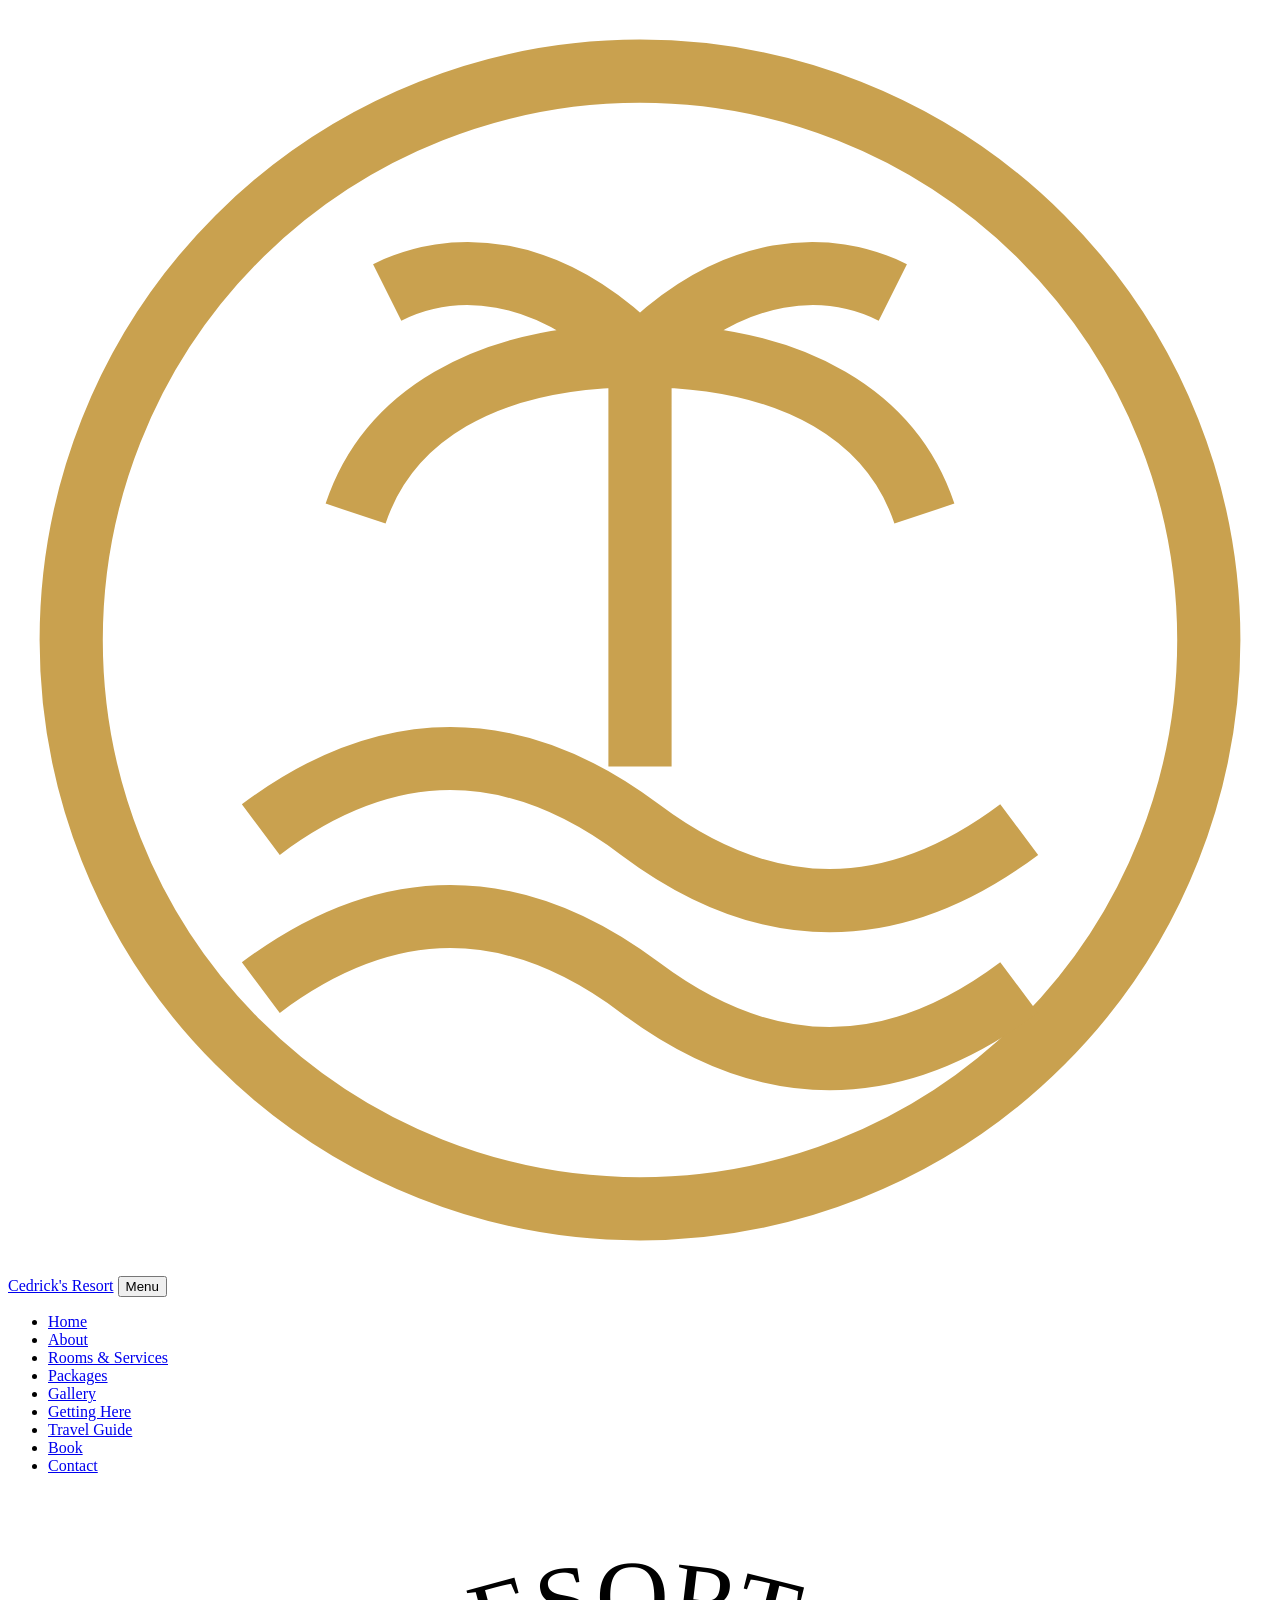
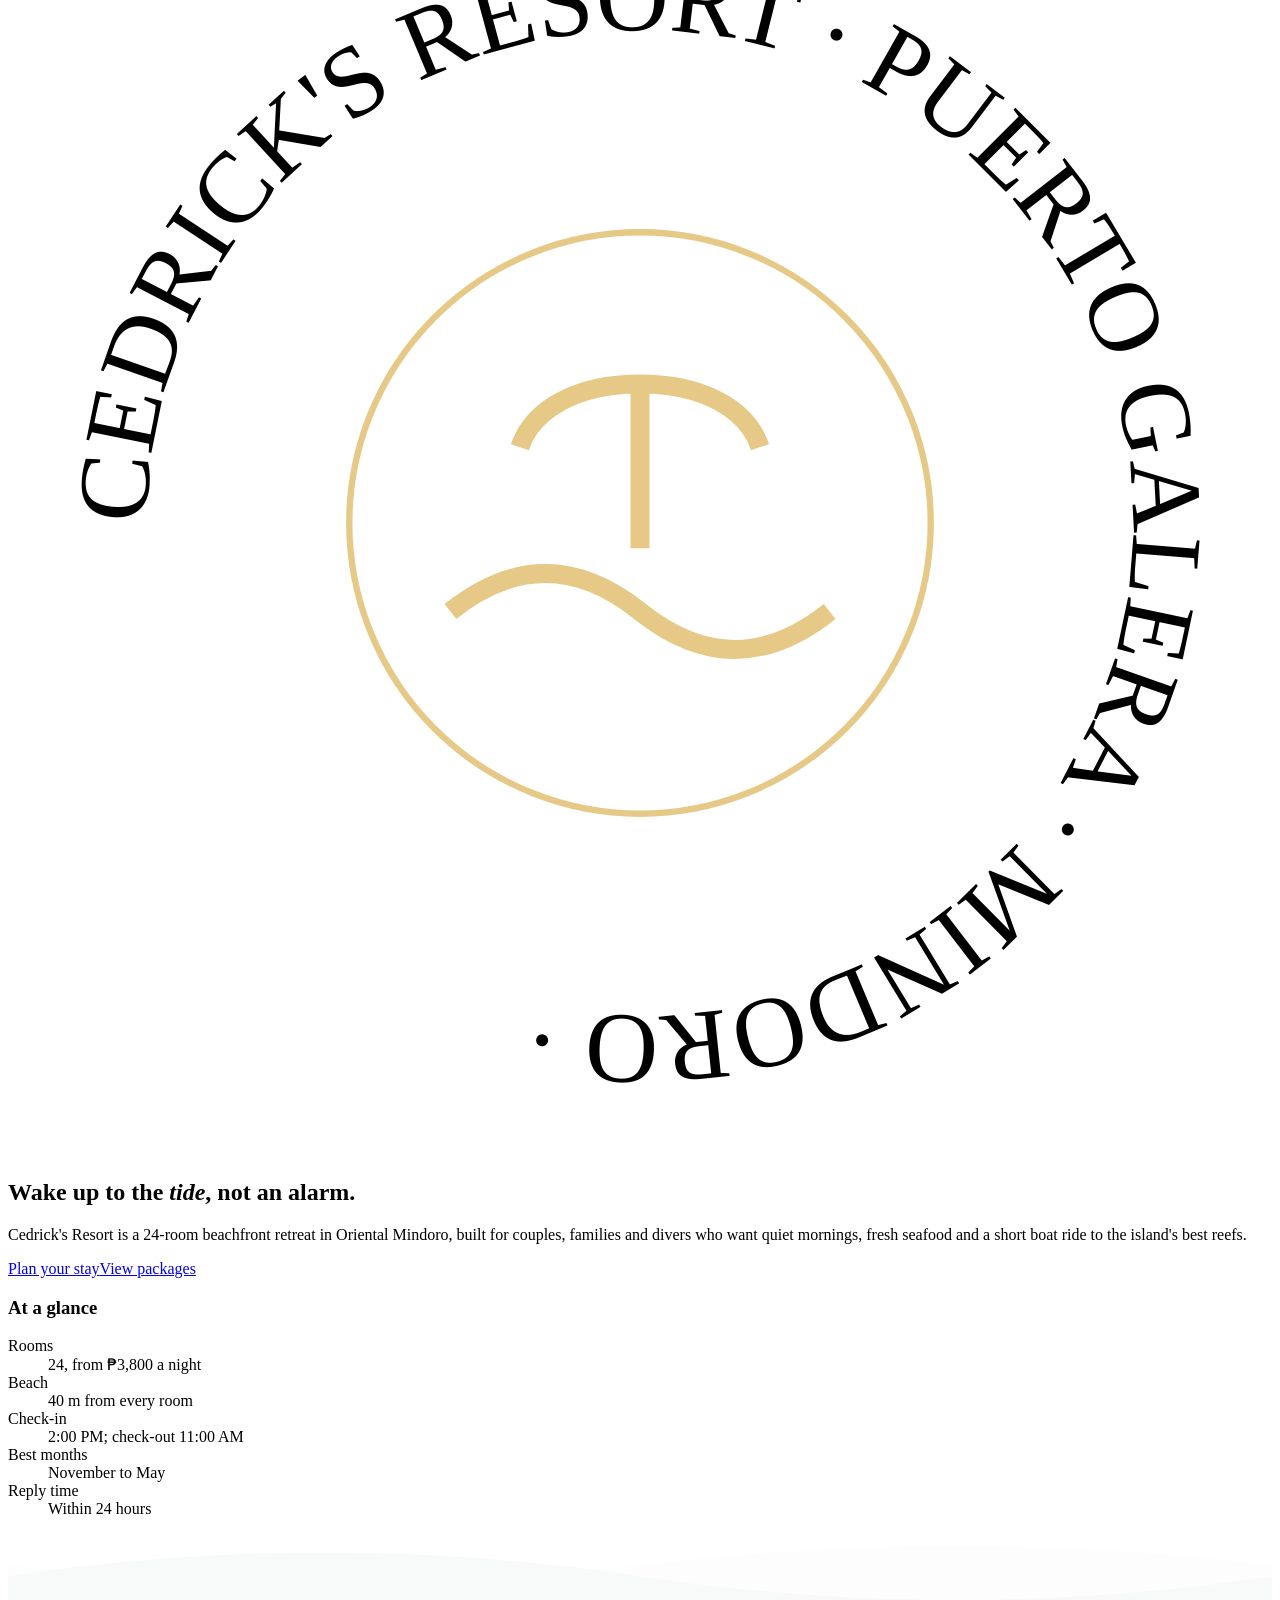
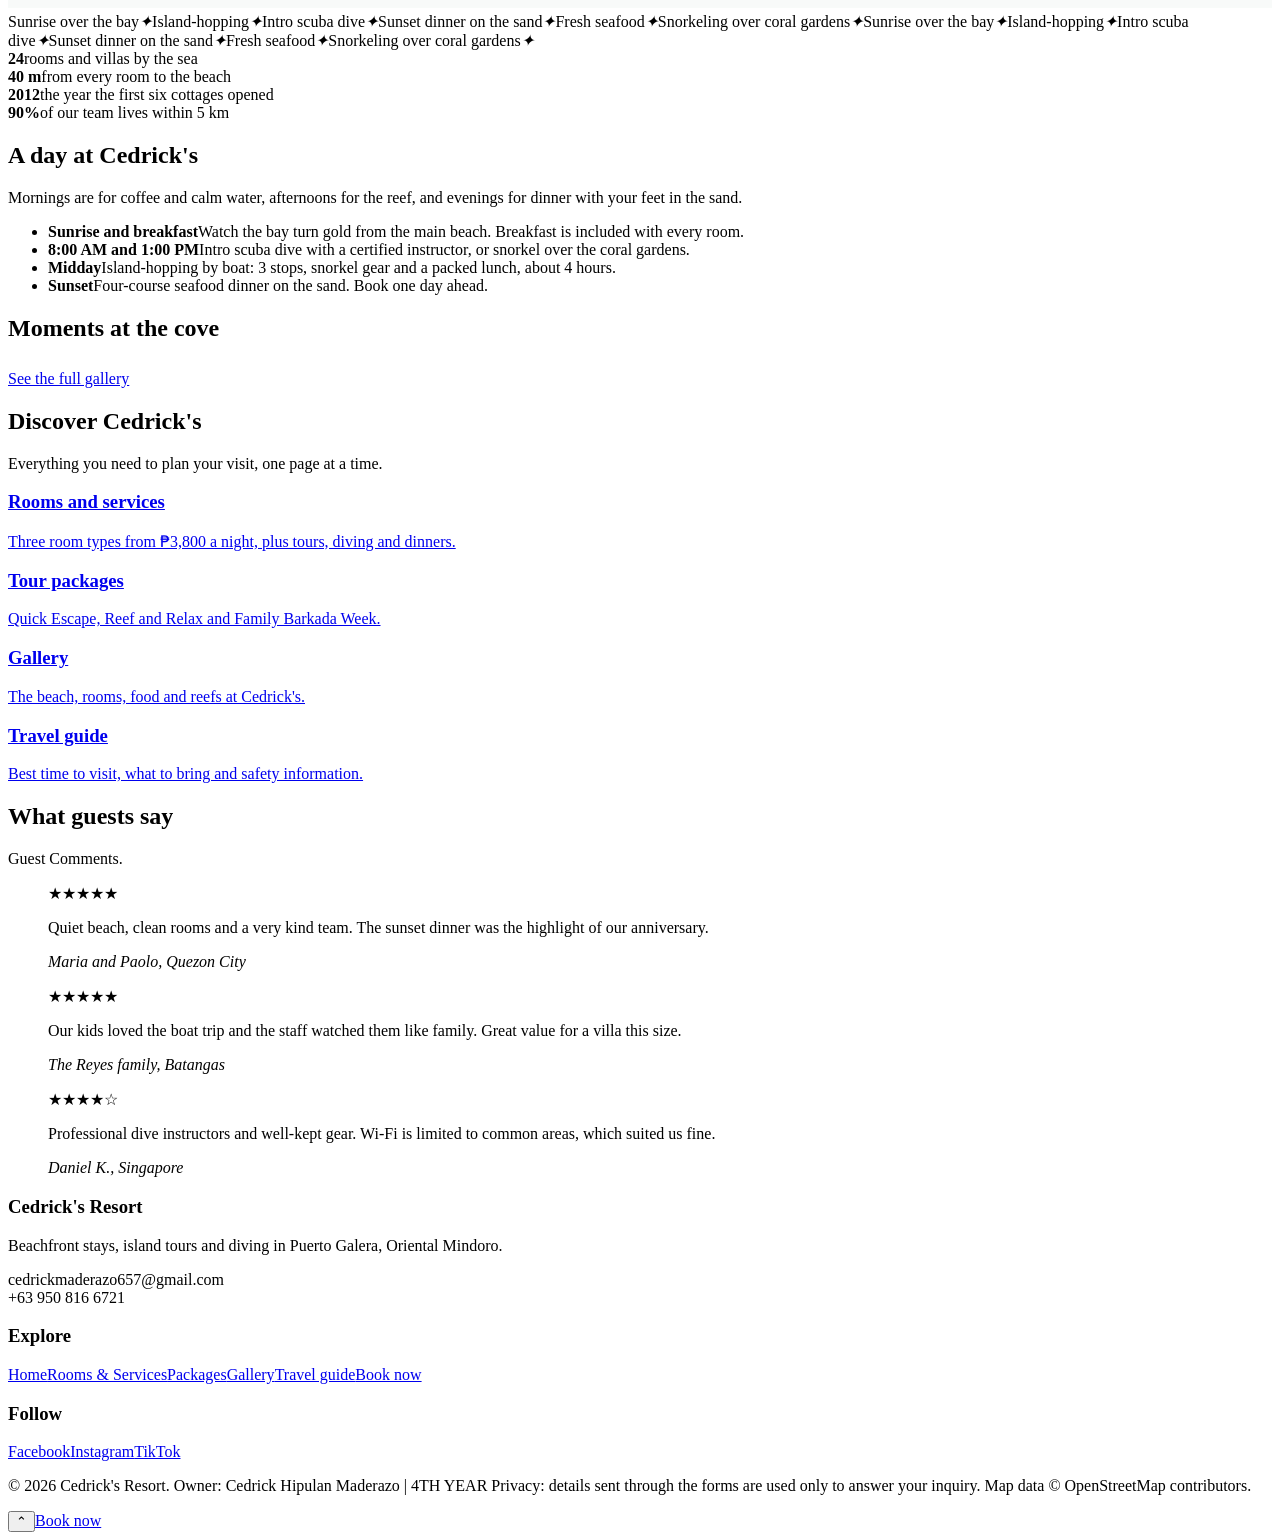
==== index.html @ 6171d439 "Add files via upload" ====
<!DOCTYPE html>
<html lang="en">
<head>
<meta charset="utf-8">
<meta name="theme-color" content="#0b2a30"><meta property="og:title" content="Cedrick's Resort"><meta property="og:image" content="images/header.svg"><meta name="viewport" content="width=device-width, initial-scale=1">
<title>Cedrick's Resort | Beachfront Stay in Puerto Galera, Oriental Mindoro</title>
<meta name="description" content="Cedrick's Resort is a 24-room beachfront resort in Oriental Mindoro offering sea-view rooms, island tours, diving and Mindoro cuisine. Plan your stay and send an inquiry online.">
<link rel="icon" href="data:image/svg+xml,<svg xmlns='http://www.w3.org/2000/svg' viewBox='0 0 100 100'><text y='.9em' font-size='90'>🌴</text></svg>">
<link rel="preconnect" href="https://fonts.googleapis.com">
<link href="https://fonts.googleapis.com/css2?family=Cormorant+Garamond:ital,wght@0,500;0,600;1,500&family=Figtree:wght@400;500;600&display=swap" rel="stylesheet">
<link rel="stylesheet" href="css/style.css">
<link rel="stylesheet" href="css/art.css">
</head>
<body>
<header><div class="wrap"><nav aria-label="Main">
 <a class="logo" href="index.html" aria-label="Cedrick's Resort, home">
  <svg viewBox="0 0 40 40" fill="none" stroke="#c9a14f" stroke-width="2"><circle cx="20" cy="20" r="18"/><path d="M8 26c4-3 8-3 12 0s8 3 12 0M8 31c4-3 8-3 12 0s8 3 12 0M20 24V11M20 11c-5 0-8 2-9 5M20 11c5 0 8 2 9 5M20 11c-3-3-6-3-8-2M20 11c3-3 6-3 8-2"/></svg>
  Cedrick's Resort</a>
 <button id="menu" aria-expanded="false" aria-controls="links">Menu</button>
 <ul id="links"><li><a href="index.html" class="on" aria-current="page">Home</a></li><li><a href="about.html">About</a></li><li><a href="rooms.html">Rooms &amp; Services</a></li><li><a href="packages.html">Packages</a></li><li><a href="gallery.html">Gallery</a></li><li><a href="getting-here.html">Getting Here</a></li><li><a href="travel-guide.html">Travel Guide</a></li><li><a href="booking.html">Book</a></li><li><a href="contact.html">Contact</a></li></ul></nav></div></header>
<main>
<section class="hero" id="home" style="padding-bottom:0">
<div class="badge" aria-hidden="true"><svg viewBox="0 0 200 200"><defs><path id="c" d="M100 100m-78 0a78 78 0 1 1 156 0a78 78 0 1 1-156 0"/></defs><text><textPath href="#c">CEDRICK'S RESORT · PUERTO GALERA · MINDORO · </textPath></text><circle cx="100" cy="100" r="46" fill="none" stroke="#e6c987"/><path d="M70 114c10-8 20-8 30 0s20 8 30 0M100 104V78M100 78c-10 0-17 4-19 10M100 78c10 0 17 4 19 10" stroke="#e6c987" stroke-width="3" fill="none"/></svg></div>
 <div class="wrap hero-grid">
  <div>
   <h1>Wake up to the <em>tide</em>, not an alarm.</h1>
   <p>Cedrick's Resort is a 24-room beachfront retreat in Oriental Mindoro, built for couples, families and divers who want quiet mornings, fresh seafood and a short boat ride to the island's best reefs.</p>
   <a class="btn" href="booking.html">Plan your stay</a><a class="btn ghost" href="packages.html">View packages</a>
  </div>
  <aside class="tide" aria-label="At a glance">
   <h3>At a glance</h3>
   <dl><dt>Rooms</dt><dd>24, from ₱3,800 a night</dd><dt>Beach</dt><dd>40 m from every room</dd><dt>Check-in</dt><dd>2:00 PM; check-out 11:00 AM</dd><dt>Best months</dt><dd>November to May</dd><dt>Reply time</dt><dd>Within 24 hours</dd></dl>
  </aside>
 </div>
 <svg class="waves" viewBox="0 0 1200 70" preserveAspectRatio="none" aria-hidden="true"><path class="w2" d="M0 30C200 55 400 55 600 30S1000 5 1200 30S1600 55 1800 30S2200 5 2400 30V70H0Z" fill="#f8faf9" fill-opacity=".45"/><path class="w1" d="M0 40C200 10 400 10 600 40S1000 70 1200 40S1600 10 1800 40S2200 70 2400 40V70H0Z" fill="#f8faf9"/></svg>
</section>
<div class="marquee" aria-hidden="true"><div><span>Sunrise over the bay</span><i>&#10022;</i><span>Island-hopping</span><i>&#10022;</i><span>Intro scuba dive</span><i>&#10022;</i><span>Sunset dinner on the sand</span><i>&#10022;</i><span>Fresh seafood</span><i>&#10022;</i><span>Snorkeling over coral gardens</span><i>&#10022;</i><span>Sunrise over the bay</span><i>&#10022;</i><span>Island-hopping</span><i>&#10022;</i><span>Intro scuba dive</span><i>&#10022;</i><span>Sunset dinner on the sand</span><i>&#10022;</i><span>Fresh seafood</span><i>&#10022;</i><span>Snorkeling over coral gardens</span><i>&#10022;</i></div></div>
<section id="numbers"><div class="wrap"><div class="stats"><div><b>24</b><span>rooms and villas by the sea</span></div><div><b>40 m</b><span>from every room to the beach</span></div><div><b>2012</b><span>the year the first six cottages opened</span></div><div><b>90%</b><span>of our team lives within 5 km</span></div></div></div></section><section class=alt id="day"><div class="wrap split"><div class="art" role="img" aria-label="Wooden pier at sunset" style="background-image:url(images/dock.svg)"></div><div><h2>A day at Cedrick's</h2><p class="lead">Mornings are for coffee and calm water, afternoons for the reef, and evenings for dinner with your feet in the sand.</p><ul class="tl"><li><b>Sunrise and breakfast</b>Watch the bay turn gold from the main beach. Breakfast is included with every room.</li><li><b>8:00 AM and 1:00 PM</b>Intro scuba dive with a certified instructor, or snorkel over the coral gardens.</li><li><b>Midday</b>Island-hopping by boat: 3 stops, snorkel gear and a packed lunch, about 4 hours.</li><li><b>Sunset</b>Four-course seafood dinner on the sand. Book one day ahead.</li></ul></div></div></section><section id="moments"><div class="wrap"><h2>Moments at the cove</h2><div class="band"><div class="art" role="img" aria-label="Umbrellas on White Beach" style="background-image:url(images/whitebeach.svg)"></div><div class="art" role="img" aria-label="Sandcastle on the beach" style="background-image:url(images/kids.svg)"></div><div class="art" role="img" aria-label="The cove under the stars" style="background-image:url(images/night.svg)"></div></div><p style="margin-top:28px"><a class="btn" href="gallery.html">See the full gallery</a></p></div></section>
<section id="discover"><div class="wrap"><h2>Discover Cedrick's</h2><p class="lead">Everything you need to plan your visit, one page at a time.</p>
<div class="cards"><a href="rooms.html"><h3>Rooms and services</h3><p>Three room types from ₱3,800 a night, plus tours, diving and dinners.</p></a>
<a href="packages.html"><h3>Tour packages</h3><p>Quick Escape, Reef and Relax and Family Barkada Week.</p></a>
<a href="gallery.html"><h3>Gallery</h3><p>The beach, rooms, food and reefs at Cedrick's.</p></a>
<a href="travel-guide.html"><h3>Travel guide</h3><p>Best time to visit, what to bring and safety information.</p></a></div></div></section>
<section id="reviews"><div class="wrap">
 <h2>What guests say</h2>
 <p class="lead">Guest Comments.</p>
 <div class="rev">
  <blockquote><span class="stars" aria-label="5 out of 5">★★★★★</span><p>Quiet beach, clean rooms and a very kind team. The sunset dinner was the highlight of our anniversary.</p><cite>Maria and Paolo, Quezon City</cite></blockquote>
  <blockquote><span class="stars" aria-label="5 out of 5">★★★★★</span><p>Our kids loved the boat trip and the staff watched them like family. Great value for a villa this size.</p><cite>The Reyes family, Batangas</cite></blockquote>
  <blockquote><span class="stars" aria-label="4 out of 5">★★★★☆</span><p>Professional dive instructors and well-kept gear. Wi-Fi is limited to common areas, which suited us fine.</p><cite>Daniel K., Singapore</cite></blockquote>
 </div>
 </div></section>
</main>
<footer><div class="wrap">
 <div class="fg">
  <div><h3>Cedrick's Resort</h3><p>Beachfront stays, island tours and diving in Puerto Galera, Oriental Mindoro.</p><p>cedrickmaderazo657@gmail.com<br>+63 950 816 6721</p></div>
  <div><h3>Explore</h3><a href="index.html">Home</a><a href="rooms.html">Rooms &amp; Services</a><a href="packages.html">Packages</a><a href="gallery.html">Gallery</a><a href="travel-guide.html">Travel guide</a><a href="booking.html">Book now</a></div>
  <div><h3>Follow</h3><a href="https://www.facebook.com/CEDRICKMADERAZO.22" rel="noopener">Facebook</a><a href="https://instagram.com" rel="noopener">Instagram</a><a href="https://tiktok.com" rel="noopener">TikTok</a></div>
 </div>
 <p class="fine">© 2026 Cedrick's Resort. Owner: Cedrick Hipulan Maderazo | 4TH YEAR Privacy: details sent through the forms are used only to answer your inquiry. Map data © OpenStreetMap contributors.</p>
</div></footer>
<button id="top" aria-label="Back to top">&#8963;</button><a class="book-fab" href="booking.html">Book now</a>
<script src="js/main.js"></script>
<script src="js/art.js"></script>
</body>
</html>
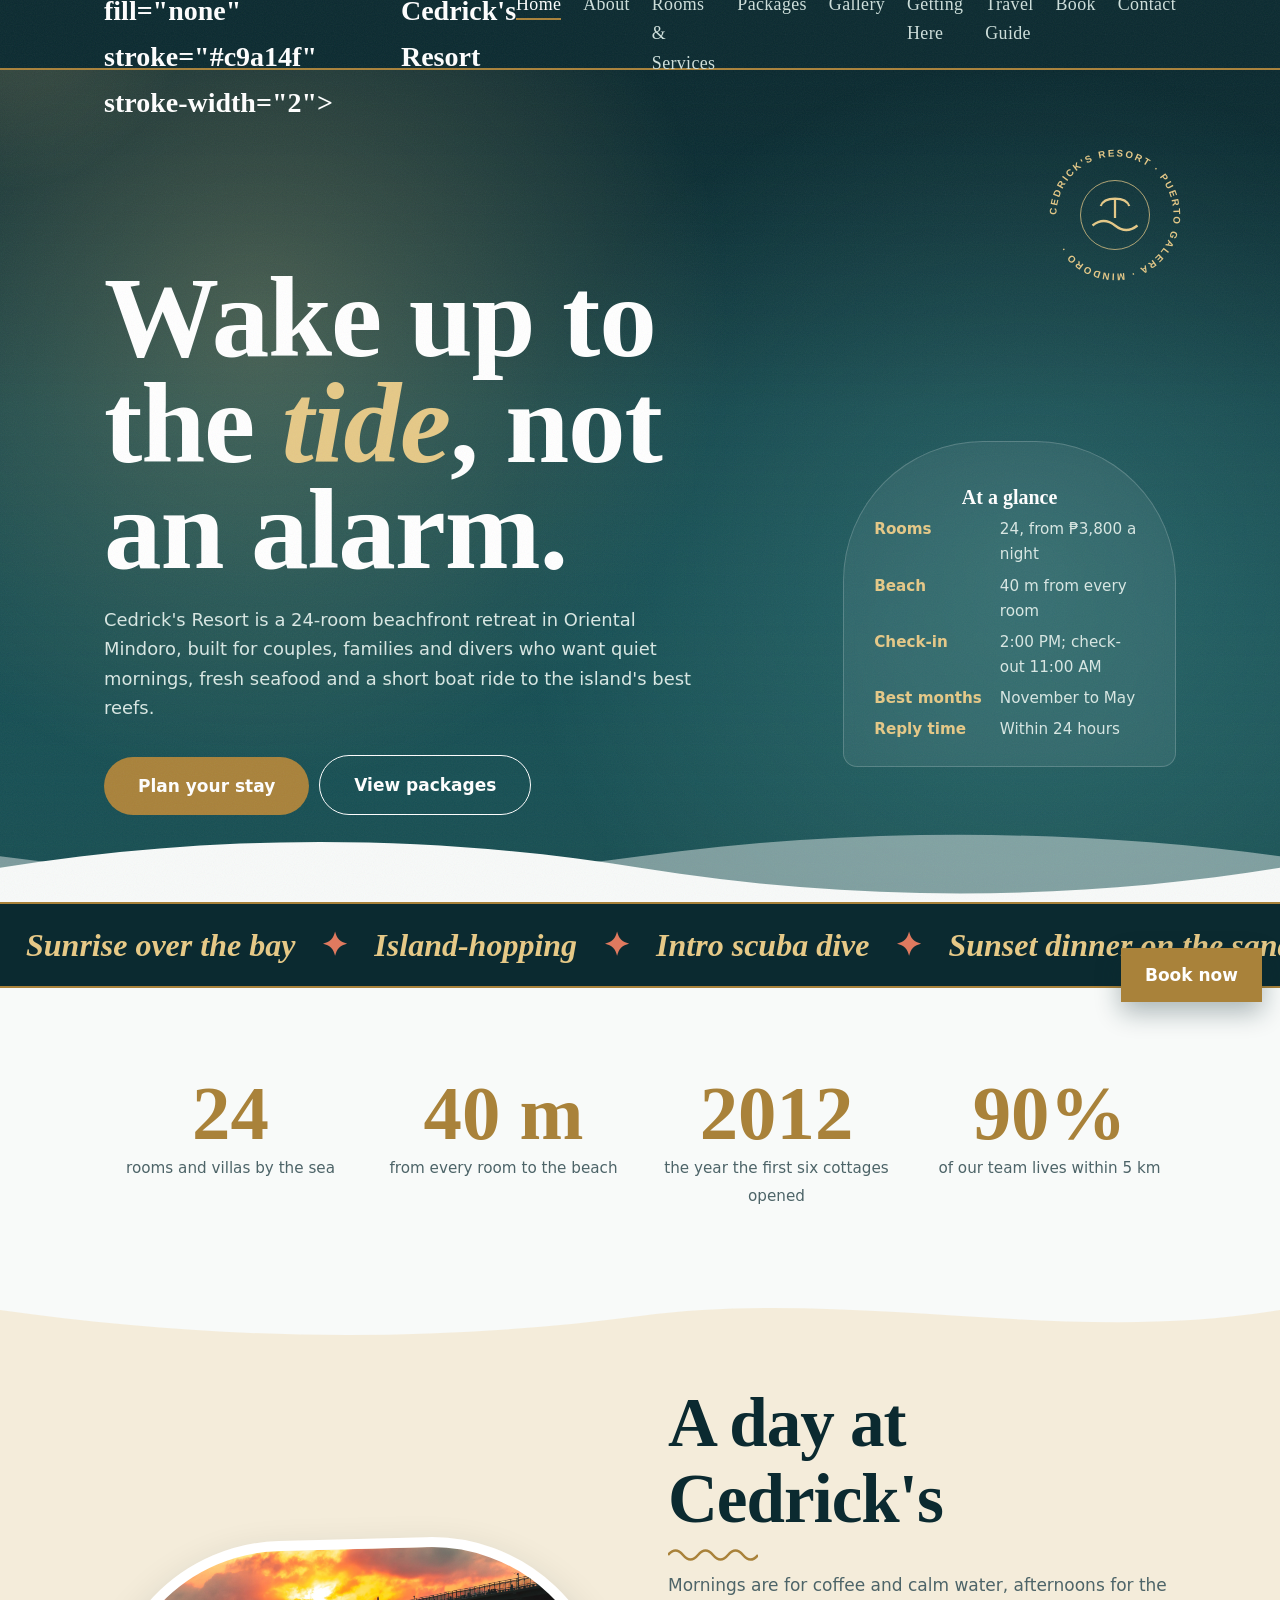
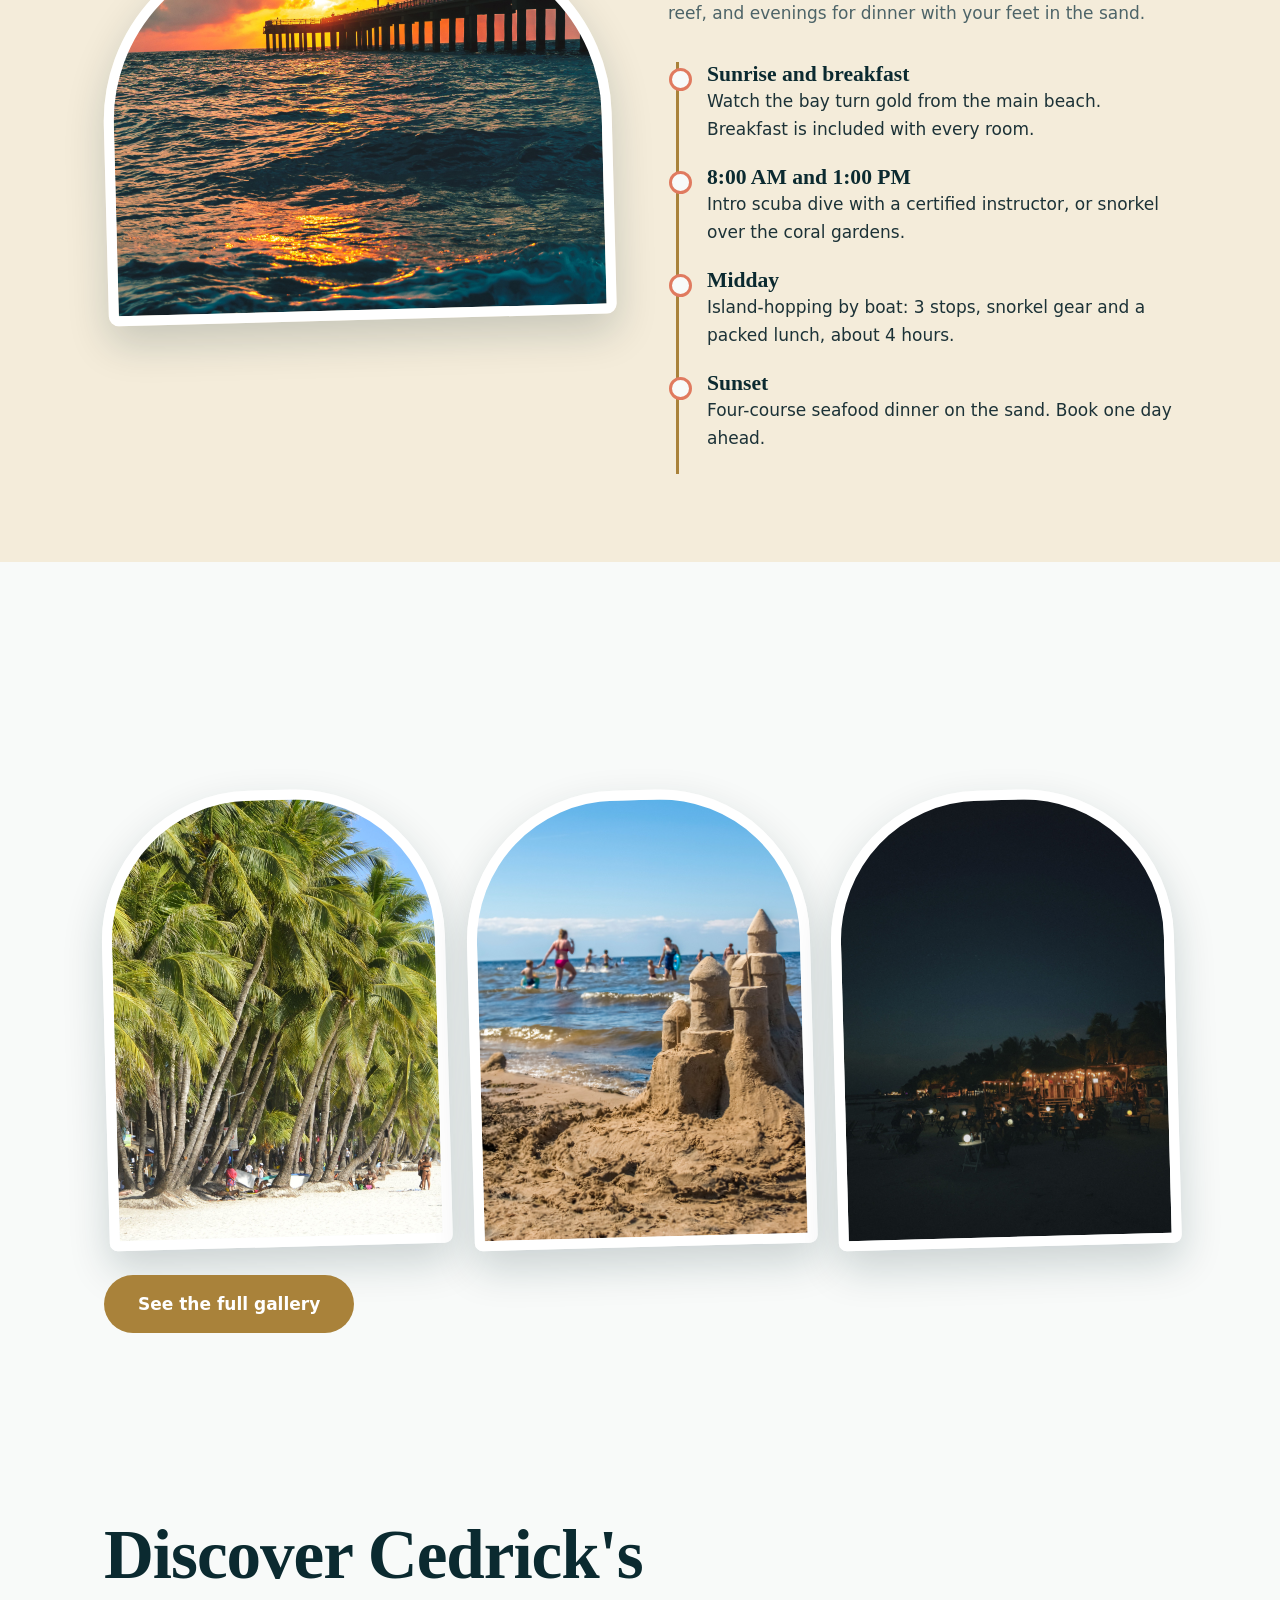
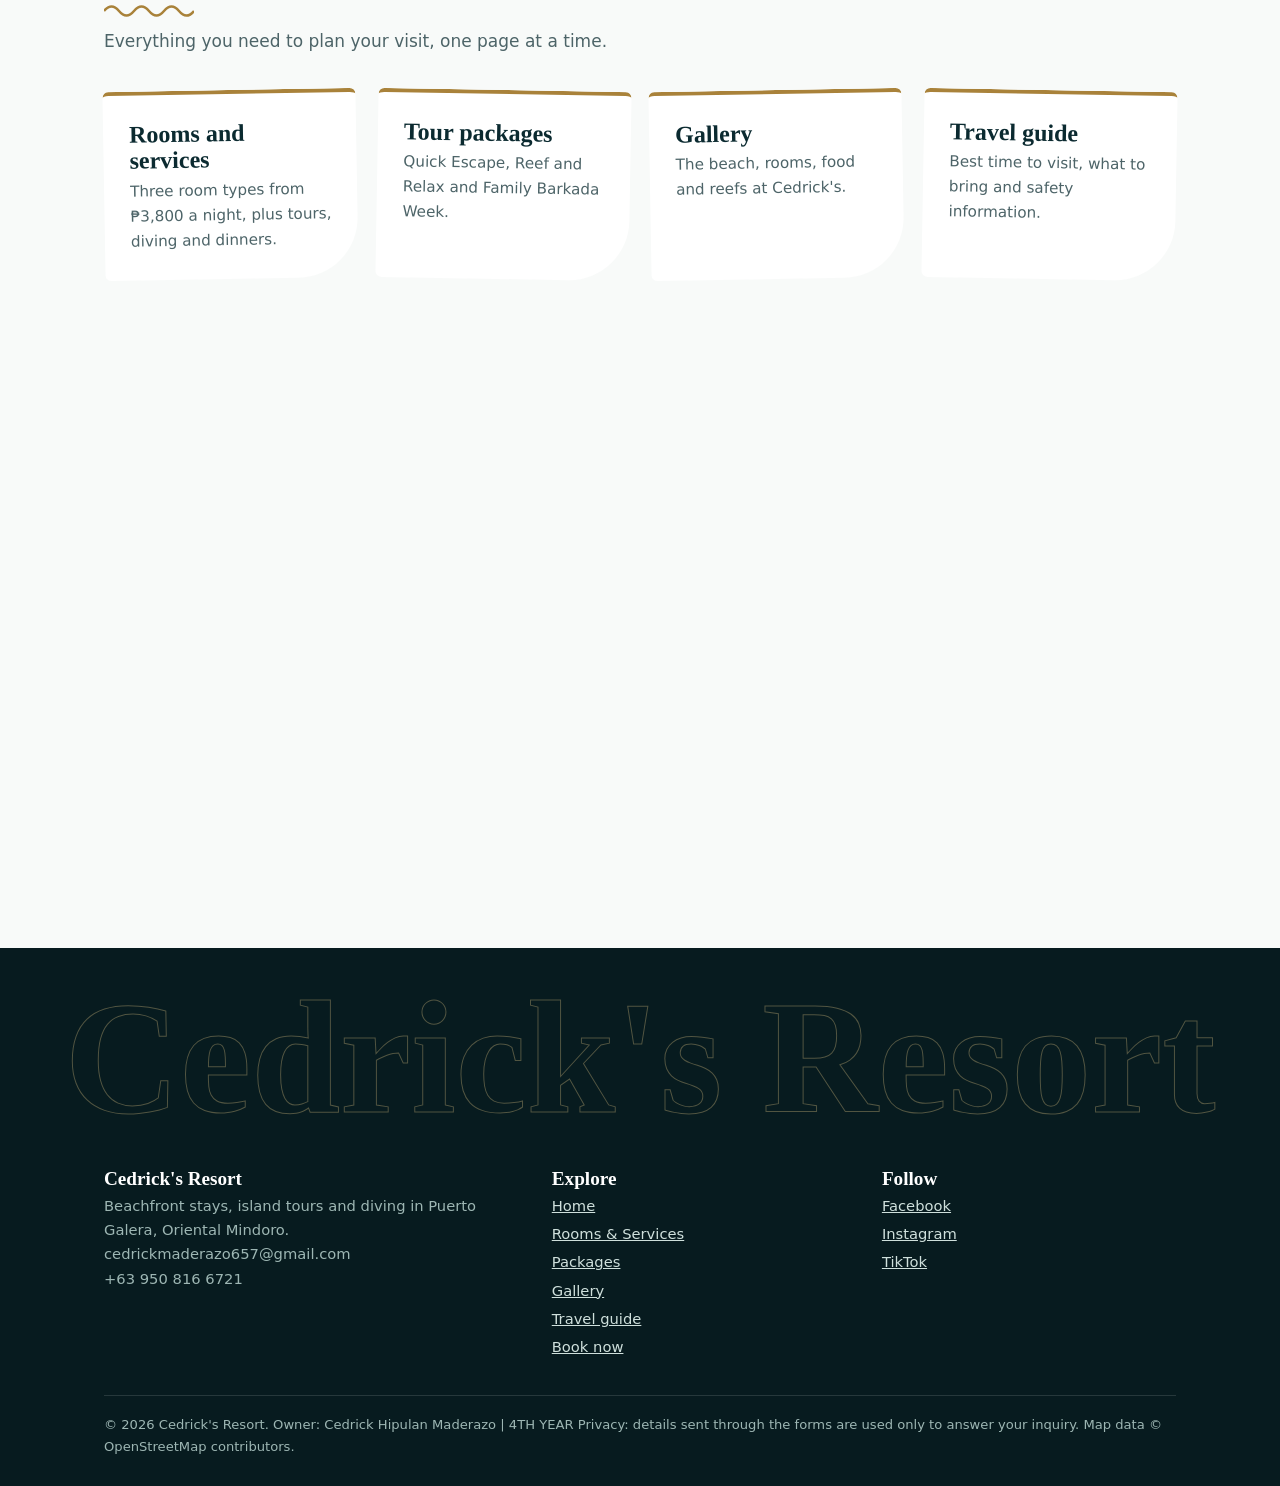
==== commit 0ef9b501: "Update index.html" ====
--- a/index.html
+++ b/index.html
@@ -2,7 +2,7 @@
 <html lang="en">
 <head>
 <meta charset="utf-8">
-<meta name="theme-color" content="#0b2a30"><meta property="og:title" content="Cedrick's Resort"><meta property="og:image" content="images/header.svg"><meta name="viewport" content="width=device-width, initial-scale=1">
+<meta name="theme-color" content="#0b2a30"><meta property="og:title" content="Cedrick's Resort"><meta property="og:image" content="images/header.jpg"><meta name="viewport" content="width=device-width, initial-scale=1">
 <title>Cedrick's Resort | Beachfront Stay in Puerto Galera, Oriental Mindoro</title>
 <meta name="description" content="Cedrick's Resort is a 24-room beachfront resort in Oriental Mindoro offering sea-view rooms, island tours, diving and Mindoro cuisine. Plan your stay and send an inquiry online.">
 <link rel="icon" href="data:image/svg+xml,<svg xmlns='http://www.w3.org/2000/svg' viewBox='0 0 100 100'><text y='.9em' font-size='90'>🌴</text></svg>">
@@ -14,7 +14,7 @@
 <body>
 <header><div class="wrap"><nav aria-label="Main">
  <a class="logo" href="index.html" aria-label="Cedrick's Resort, home">
-  <svg viewBox="0 0 40 40" fill="none" stroke="#c9a14f" stroke-width="2"><circle cx="20" cy="20" r="18"/><path d="M8 26c4-3 8-3 12 0s8 3 12 0M8 31c4-3 8-3 12 0s8 3 12 0M20 24V11M20 11c-5 0-8 2-9 5M20 11c5 0 8 2 9 5M20 11c-3-3-6-3-8-2M20 11c3-3 6-3 8-2"/></svg>
+  < viewBox="0 0 40 40" fill="none" stroke="#c9a14f" stroke-width="2"><circle cx="20" cy="20" r="18"/><path d="M8 26c4-3 8-3 12 0s8 3 12 0M8 31c4-3 8-3 12 0s8 3 12 0M20 24V11M20 11c-5 0-8 2-9 5M20 11c5 0 8 2 9 5M20 11c-3-3-6-3-8-2M20 11c3-3 6-3 8-2"/></>
   Cedrick's Resort</a>
  <button id="menu" aria-expanded="false" aria-controls="links">Menu</button>
  <ul id="links"><li><a href="index.html" class="on" aria-current="page">Home</a></li><li><a href="about.html">About</a></li><li><a href="rooms.html">Rooms &amp; Services</a></li><li><a href="packages.html">Packages</a></li><li><a href="gallery.html">Gallery</a></li><li><a href="getting-here.html">Getting Here</a></li><li><a href="travel-guide.html">Travel Guide</a></li><li><a href="booking.html">Book</a></li><li><a href="contact.html">Contact</a></li></ul></nav></div></header>
@@ -35,7 +35,7 @@
  <svg class="waves" viewBox="0 0 1200 70" preserveAspectRatio="none" aria-hidden="true"><path class="w2" d="M0 30C200 55 400 55 600 30S1000 5 1200 30S1600 55 1800 30S2200 5 2400 30V70H0Z" fill="#f8faf9" fill-opacity=".45"/><path class="w1" d="M0 40C200 10 400 10 600 40S1000 70 1200 40S1600 10 1800 40S2200 70 2400 40V70H0Z" fill="#f8faf9"/></svg>
 </section>
 <div class="marquee" aria-hidden="true"><div><span>Sunrise over the bay</span><i>&#10022;</i><span>Island-hopping</span><i>&#10022;</i><span>Intro scuba dive</span><i>&#10022;</i><span>Sunset dinner on the sand</span><i>&#10022;</i><span>Fresh seafood</span><i>&#10022;</i><span>Snorkeling over coral gardens</span><i>&#10022;</i><span>Sunrise over the bay</span><i>&#10022;</i><span>Island-hopping</span><i>&#10022;</i><span>Intro scuba dive</span><i>&#10022;</i><span>Sunset dinner on the sand</span><i>&#10022;</i><span>Fresh seafood</span><i>&#10022;</i><span>Snorkeling over coral gardens</span><i>&#10022;</i></div></div>
-<section id="numbers"><div class="wrap"><div class="stats"><div><b>24</b><span>rooms and villas by the sea</span></div><div><b>40 m</b><span>from every room to the beach</span></div><div><b>2012</b><span>the year the first six cottages opened</span></div><div><b>90%</b><span>of our team lives within 5 km</span></div></div></div></section><section class=alt id="day"><div class="wrap split"><div class="art" role="img" aria-label="Wooden pier at sunset" style="background-image:url(images/dock.svg)"></div><div><h2>A day at Cedrick's</h2><p class="lead">Mornings are for coffee and calm water, afternoons for the reef, and evenings for dinner with your feet in the sand.</p><ul class="tl"><li><b>Sunrise and breakfast</b>Watch the bay turn gold from the main beach. Breakfast is included with every room.</li><li><b>8:00 AM and 1:00 PM</b>Intro scuba dive with a certified instructor, or snorkel over the coral gardens.</li><li><b>Midday</b>Island-hopping by boat: 3 stops, snorkel gear and a packed lunch, about 4 hours.</li><li><b>Sunset</b>Four-course seafood dinner on the sand. Book one day ahead.</li></ul></div></div></section><section id="moments"><div class="wrap"><h2>Moments at the cove</h2><div class="band"><div class="art" role="img" aria-label="Umbrellas on White Beach" style="background-image:url(images/whitebeach.svg)"></div><div class="art" role="img" aria-label="Sandcastle on the beach" style="background-image:url(images/kids.svg)"></div><div class="art" role="img" aria-label="The cove under the stars" style="background-image:url(images/night.svg)"></div></div><p style="margin-top:28px"><a class="btn" href="gallery.html">See the full gallery</a></p></div></section>
+<section id="numbers"><div class="wrap"><div class="stats"><div><b>24</b><span>rooms and villas by the sea</span></div><div><b>40 m</b><span>from every room to the beach</span></div><div><b>2012</b><span>the year the first six cottages opened</span></div><div><b>90%</b><span>of our team lives within 5 km</span></div></div></div></section><section class=alt id="day"><div class="wrap split"><div class="art" role="img" aria-label="Wooden pier at sunset" style="background-image:url(images/dock.jpg)"></div><div><h2>A day at Cedrick's</h2><p class="lead">Mornings are for coffee and calm water, afternoons for the reef, and evenings for dinner with your feet in the sand.</p><ul class="tl"><li><b>Sunrise and breakfast</b>Watch the bay turn gold from the main beach. Breakfast is included with every room.</li><li><b>8:00 AM and 1:00 PM</b>Intro scuba dive with a certified instructor, or snorkel over the coral gardens.</li><li><b>Midday</b>Island-hopping by boat: 3 stops, snorkel gear and a packed lunch, about 4 hours.</li><li><b>Sunset</b>Four-course seafood dinner on the sand. Book one day ahead.</li></ul></div></div></section><section id="moments"><div class="wrap"><h2>Moments at the cove</h2><div class="band"><div class="art" role="img" aria-label="Umbrellas on White Beach" style="background-image:url(images/whitebeach.jpg)"></div><div class="art" role="img" aria-label="Sandcastle on the beach" style="background-image:url(images/kids.jpg)"></div><div class="art" role="img" aria-label="The cove under the stars" style="background-image:url(images/night.jpg)"></div></div><p style="margin-top:28px"><a class="btn" href="gallery.html">See the full gallery</a></p></div></section>
 <section id="discover"><div class="wrap"><h2>Discover Cedrick's</h2><p class="lead">Everything you need to plan your visit, one page at a time.</p>
 <div class="cards"><a href="rooms.html"><h3>Rooms and services</h3><p>Three room types from ₱3,800 a night, plus tours, diving and dinners.</p></a>
 <a href="packages.html"><h3>Tour packages</h3><p>Quick Escape, Reef and Relax and Family Barkada Week.</p></a>
--- a/css/style.css
+++ b/css/style.css
@@ -0,0 +1,193 @@
+
+:root{--ink:#0b2a30;--lagoon:#14575f;--sea:#2d8a8a;--mist:#eaf1ee;--paper:#f8faf9;--brass:#a9823a;--brass-d:#7d5e22;--text:#1c3237;--muted:#4d6468;--line:#d3dfdb}
+*{box-sizing:border-box;margin:0}
+html{scroll-behavior:smooth;scroll-padding-top:76px}
+body{font-family:Figtree,system-ui,sans-serif;color:var(--text);background:var(--paper);line-height:1.65;font-size:17px}
+h1,h2,h3{font-family:'Cormorant Garamond',Georgia,serif;font-weight:600;line-height:1.1;color:var(--ink)}
+h2{font-size:clamp(2rem,4vw,3rem);margin-bottom:.6rem}
+h3{font-size:1.5rem;margin-bottom:.3rem}
+a{color:var(--lagoon)}
+:focus-visible{outline:3px solid var(--brass);outline-offset:3px}
+.wrap{max-width:1120px;margin:0 auto;padding:0 24px}
+section{padding:88px 0}
+.lead{max-width:62ch;color:var(--muted);margin-bottom:2.2rem}
+.btn{display:inline-block;background:var(--brass);color:#fff;padding:14px 30px;text-decoration:none;font-weight:600;border:0;cursor:pointer;font:inherit;font-weight:600;border-radius:2px}
+.btn:hover{background:var(--brass-d)}
+.btn.ghost{background:transparent;border:1.5px solid #fff;margin-left:10px}
+.btn.ghost:hover{background:#ffffff22}
+/* nav */
+header{position:sticky;top:0;z-index:20;background:var(--ink);border-bottom:2px solid var(--brass)}
+nav{display:flex;align-items:center;justify-content:space-between;height:68px}
+.logo{display:flex;align-items:center;gap:12px;text-decoration:none;color:#fff;font-family:'Cormorant Garamond',serif;font-size:1.6rem;font-weight:600}
+.logo svg{width:34px;height:34px}
+nav ul{display:flex;gap:22px;list-style:none;padding:0}
+nav ul a{color:#cfe0dc;text-decoration:none;font-size:.95rem}
+nav ul a:hover{color:#fff}
+#menu{display:none;background:none;border:1.5px solid #cfe0dc;color:#fff;padding:6px 12px;font:inherit}
+/* hero */
+.hero{background:linear-gradient(180deg,rgba(11,42,48,.88) 0%,rgba(20,87,95,.62) 65%,rgba(45,138,138,.45) 100%),url(../images/header.svg),linear-gradient(180deg,var(--ink),var(--sea));background-size:cover;background-position:center;color:#fff;padding:96px 0 0;position:relative;overflow:hidden}
+.hero-grid{display:grid;grid-template-columns:1.15fr .85fr;gap:48px;align-items:end}
+.hero h1{color:#fff;font-size:clamp(2.8rem,6.4vw,5.4rem);letter-spacing:-.01em}
+.hero p{max-width:52ch;margin:1.4rem 0 2rem;color:#d9e8e4;font-size:1.12rem}
+.tide{background:#ffffff12;border:1px solid #ffffff30;padding:22px 24px;margin-bottom:56px}
+.tide h3{color:#fff;font-size:1.25rem;margin-bottom:.6rem}
+.tide dl{display:grid;grid-template-columns:auto 1fr;gap:6px 18px;font-size:.95rem;color:#d9e8e4}
+.tide dt{color:#e6c987;font-weight:600}
+.tide dd{margin:0}
+.waves{display:block;width:100%;height:70px;margin-top:-1px}
+/* about */
+.about{display:grid;grid-template-columns:1fr 1fr;gap:56px}
+.facts{display:grid;gap:0;border-left:3px solid var(--brass);padding-left:26px}
+.facts p{padding:12px 0;border-bottom:1px solid var(--line)}
+.facts p:last-child{border:0}
+.facts b{color:var(--ink)}
+.mv{display:grid;grid-template-columns:1fr 1fr;gap:24px;margin-top:2rem}
+.mv div{background:var(--mist);padding:20px}
+/* rooms */
+.alt{background:var(--mist)}
+.rooms{display:grid;grid-template-columns:repeat(3,1fr);gap:28px}
+.room{background:#fff;border-top:4px solid var(--brass);display:flex;flex-direction:column}
+.pic{height:190px;background:linear-gradient(135deg,var(--lagoon),var(--sea));background-size:cover;background-position:center}
+.room .in{padding:24px;display:flex;flex-direction:column;gap:10px;flex:1}
+.price{font-family:'Cormorant Garamond',serif;font-size:1.7rem;font-weight:600;color:var(--brass-d)}
+.price small{font-family:Figtree;font-size:.85rem;color:var(--muted);font-weight:400}
+ul.tick{list-style:none;padding:0;font-size:.95rem}
+ul.tick li{padding-left:22px;position:relative;margin:3px 0}
+ul.tick li:before{content:"";position:absolute;left:2px;top:.55em;width:9px;height:5px;border-left:2px solid var(--sea);border-bottom:2px solid var(--sea);transform:rotate(-45deg)}
+.room .btn{margin-top:auto;text-align:center}
+/* packages */
+.pk{display:grid;grid-template-columns:repeat(3,1fr);gap:28px}
+.pkg{border:1px solid var(--line);background:#fff;padding:28px}
+.pkg.best{background:var(--ink);color:#d9e8e4;border-color:var(--ink)}
+.pkg.best h3,.pkg.best .price{color:#fff}
+.pkg.best .price small,.pkg.best .meta{color:#aac3bf}
+.meta{color:var(--muted);font-size:.9rem;margin-bottom:.8rem}
+.pkg h4{font-size:.95rem;margin:14px 0 4px}
+.pkg ol{padding-left:18px;font-size:.93rem}
+.pkg .btn{margin-top:18px}
+.promo{margin-top:36px;padding:20px 26px;border:1.5px dashed var(--brass);background:#fff;display:flex;gap:16px;justify-content:space-between;align-items:center;flex-wrap:wrap}
+/* gallery */
+.gal{display:grid;grid-template-columns:repeat(4,1fr);grid-auto-rows:170px;gap:12px}
+.gal figure{position:relative;background:linear-gradient(135deg,var(--lagoon),var(--sea));background-size:cover;background-position:center;overflow:hidden}
+.gal figure:nth-child(1),.gal figure:nth-child(6){grid-column:span 2;grid-row:span 2}
+.gal figcaption{position:absolute;inset:auto 0 0;padding:26px 14px 10px;color:#fff;font-size:.88rem;background:linear-gradient(transparent,#0b2a30dd)}
+.credit{font-size:.85rem;color:var(--muted);margin-top:14px}
+/* destination */
+.dest{display:grid;grid-template-columns:1fr 1fr;gap:48px}
+.map{border:0;width:100%;min-height:340px;margin-top:16px;border:1px solid var(--line)}
+table{width:100%;border-collapse:collapse;font-size:.95rem;margin:10px 0 24px}
+th,td{text-align:left;padding:9px 10px;border-bottom:1px solid var(--line)}
+th{color:var(--ink);background:var(--mist)}
+.tw{overflow-x:auto}
+/* travel info */
+.info{display:grid;grid-template-columns:repeat(3,1fr);gap:0;border:1px solid var(--line);background:#fff}
+.info div{padding:24px;border-right:1px solid var(--line);border-bottom:1px solid var(--line)}
+.info h3{font-size:1.25rem}
+.info p,.info li{font-size:.95rem}
+.info ul{padding-left:18px}
+/* reviews, faq */
+.rev{display:grid;grid-template-columns:repeat(3,1fr);gap:28px}
+blockquote{background:#fff;padding:26px;border-left:4px solid var(--brass)}
+blockquote cite{display:block;margin-top:12px;font-style:normal;font-size:.9rem;color:var(--muted)}
+.stars{color:var(--brass);letter-spacing:2px}
+details{border-bottom:1px solid var(--line);padding:16px 0;max-width:780px}
+summary{cursor:pointer;font-weight:600;color:var(--ink)}
+details p{margin-top:8px;color:var(--muted)}
+/* booking */
+.book{background:var(--ink);color:#d9e8e4}
+.book h2{color:#fff}
+.book .lead{color:#aac3bf}
+form{display:grid;grid-template-columns:1fr 1fr;gap:16px;max-width:820px}
+label{display:grid;gap:5px;font-size:.92rem;font-weight:500}
+input,select,textarea{font:inherit;padding:11px 12px;border:1px solid #6b8c8c;background:#fff;color:var(--text);border-radius:2px;width:100%}
+.full{grid-column:1/-1}
+#ok{display:none;margin-top:20px;padding:18px;background:#1f6d62;color:#fff;max-width:820px}
+.note{font-size:.85rem;color:#aac3bf}
+/* contact + footer */
+.contact{display:grid;grid-template-columns:1fr 1fr;gap:48px}
+.contact p{margin:6px 0}
+footer{background:#071b1f;color:#9db6b3;padding:56px 0 28px;font-size:.92rem}
+.fg{display:grid;grid-template-columns:1.4fr 1fr 1fr;gap:36px}
+footer h3{color:#fff;font-size:1.2rem}
+footer a{color:#cfe0dc;display:block;margin:4px 0}
+.fine{border-top:1px solid #ffffff20;margin-top:32px;padding-top:18px;font-size:.82rem}
+@media(max-width:900px){
+ section{padding:64px 0}
+ #menu{display:block}
+ nav ul{display:none;position:absolute;top:68px;left:0;right:0;background:var(--ink);flex-direction:column;padding:16px 24px;gap:14px}
+ nav ul.open{display:flex}
+ .hero-grid,.about,.dest,.contact,.fg{grid-template-columns:1fr}
+ .rooms,.pk,.rev,.info{grid-template-columns:1fr}
+ .gal{grid-template-columns:repeat(2,1fr)}
+ form,.mv{grid-template-columns:1fr}
+ .btn.ghost{margin:10px 0 0}
+}
+@media(prefers-reduced-motion:reduce){html{scroll-behavior:auto}}
+
+/* motion */
+.hero>*{position:relative;z-index:1}
+.hero::before{content:"";position:absolute;inset:-4%;z-index:0;background:url(../images/header.svg) center/cover;opacity:.4;animation:kb 26s ease-in-out infinite alternate}
+.hero::after{content:"";position:absolute;inset:0;z-index:0;background:radial-gradient(circle at 20% 30%,#e6c98744,transparent 40%),radial-gradient(circle at 80% 60%,#7fd0c733,transparent 45%);animation:drift 16s ease-in-out infinite alternate}
+@keyframes kb{to{transform:scale(1.1) translate(-1.5%,1%)}}
+@keyframes drift{to{transform:translate(4%,-3%) scale(1.15)}}
+@keyframes up{from{opacity:0;transform:translateY(34px)}to{opacity:1;transform:none}}
+@keyframes bob{50%{transform:translateY(-8px)}}
+.hero h1{animation:up 1s .15s both}
+.hero p{animation:up 1s .4s both}
+.hero .btn{animation:up 1s .65s both}
+.hero .btn.ghost{animation-delay:.8s}
+.tide{animation:up 1s .9s both,bob 7s 2s ease-in-out infinite;backdrop-filter:blur(6px)}
+.waves{height:80px}
+.w1{animation:sw 18s linear infinite}.w2{animation:sw 30s linear infinite}
+@keyframes sw{to{transform:translateX(-1200px)}}
+#bar{position:fixed;top:0;left:0;height:3px;width:0;background:linear-gradient(90deg,var(--brass),#e6c987);z-index:50}
+header{transition:box-shadow .3s,background .3s}
+header.sc{box-shadow:0 6px 24px #0b2a3055;background:#0b2a30f2;backdrop-filter:blur(8px)}
+nav ul a{position:relative;padding:4px 0}
+nav ul a::after{content:"";position:absolute;left:0;bottom:-2px;height:2px;width:0;background:var(--brass);transition:width .3s}
+nav ul a:hover::after,nav ul a.on::after{width:100%}
+nav ul a.on{color:#fff}
+.logo svg{transition:transform .8s}.logo:hover svg{transform:rotate(360deg)}
+.btn{position:relative;overflow:hidden;transition:background .25s,transform .25s,box-shadow .25s}
+.btn::after{content:"";position:absolute;top:0;left:-70%;width:50%;height:100%;background:linear-gradient(100deg,transparent,#ffffff55,transparent);transform:skewX(-20deg);transition:left .6s}
+.btn:hover{transform:translateY(-2px);box-shadow:0 10px 22px #0b2a3040}.btn:hover::after{left:130%}
+section h2::after{content:"";display:block;width:64px;height:3px;background:var(--brass);margin-top:12px;transition:width .9s .3s}
+section h2.rv:not(.in)::after{width:0}
+.rv{opacity:0;transform:translateY(30px);transition:opacity .8s ease,transform .8s cubic-bezier(.2,.7,.2,1)}
+.rv.in{opacity:1;transform:none}
+.room,.pkg,blockquote,.info div{transition:transform .35s,box-shadow .35s,background .35s}
+.room:hover,.pkg:hover,blockquote:hover{transform:translateY(-8px);box-shadow:0 22px 40px #0b2a3026}
+.info div:hover{background:var(--mist)}
+.pic{transition:filter .4s}.room:hover .pic{filter:saturate(1.2) brightness(1.05)}
+.gal figure{cursor:zoom-in;transition:transform .45s,box-shadow .45s,z-index 0s}
+.gal figure:hover{transform:scale(1.04);box-shadow:0 18px 40px #0b2a3055;z-index:2}
+.gal figcaption{transform:translateY(100%);opacity:0;transition:.4s}
+.gal figure:hover figcaption,.gal figure:focus-visible figcaption{transform:none;opacity:1}
+@media(hover:none){.gal figcaption{transform:none;opacity:1}}
+.promo{animation:pulse 3.5s ease-in-out infinite}
+@keyframes pulse{50%{box-shadow:0 0 0 8px #a9823a22}}
+details{transition:background .3s}details[open]{background:#ffffff80}
+details p{animation:up .5s both}
+#lb{position:fixed;inset:0;z-index:100;background:#071b1fee;display:flex;flex-direction:column;align-items:center;justify-content:center;gap:14px;opacity:0;pointer-events:none;transition:opacity .35s;cursor:zoom-out;padding:20px}
+#lb.on{opacity:1;pointer-events:auto}
+#lb img{max-width:92vw;max-height:78vh;box-shadow:0 20px 60px #000;transform:scale(.92);transition:transform .45s}
+#lb.on img{transform:none}
+#lb p{color:#e6c987;font-family:'Cormorant Garamond',serif;font-size:1.4rem}
+@media(prefers-reduced-motion:reduce){*,*::before,*::after{animation:none!important;transition:none!important}.rv{opacity:1;transform:none}}
+
+.phead{background:linear-gradient(180deg,rgba(11,42,48,.92),rgba(20,87,95,.75)),url(../images/header.svg) center/cover,var(--ink);color:#fff;padding:72px 0 44px;border-bottom:3px solid var(--brass)}
+.phead h1{color:#fff;font-size:clamp(2.2rem,5vw,3.8rem);animation:up 1s both}
+.crumb{color:#e6c987;font-size:.9rem;margin-bottom:10px;animation:up 1s both}.crumb a{color:#cfe0dc}
+.cards{display:grid;grid-template-columns:repeat(4,1fr);gap:20px}
+.cards a{display:block;background:#fff;padding:26px;border-top:4px solid var(--brass);text-decoration:none;color:var(--text);transition:transform .35s,box-shadow .35s}
+.cards a:hover{transform:translateY(-8px);box-shadow:0 22px 40px #0b2a3026}
+.cards h3{color:var(--ink)}.cards p{font-size:.95rem;color:var(--muted)}
+.refs{margin-top:28px;font-size:.93rem}.refs li{margin:6px 0}
+@media(max-width:900px){.cards{grid-template-columns:1fr}.phead{padding:52px 0 32px}}
+
+/* v2 extras */
+.book-fab{position:fixed;right:18px;bottom:18px;z-index:40;background:var(--brass);color:#fff;padding:13px 24px;text-decoration:none;font-weight:600;box-shadow:0 10px 26px #0b2a3055;transform:translateY(120px);transition:transform .4s,background .25s}
+.book-fab.show{transform:none}.book-fab:hover{background:var(--brass-d)}
+#top{position:fixed;left:18px;bottom:18px;z-index:40;width:44px;height:44px;border:0;background:var(--ink);color:#fff;font-size:1.4rem;cursor:pointer;opacity:0;pointer-events:none;transition:opacity .3s}
+#top.show{opacity:1;pointer-events:auto}
+.credit a{color:var(--lagoon)}
--- a/css/art.css
+++ b/css/art.css
@@ -0,0 +1,96 @@
+/* ===== Artistic layer ===== */
+:root{--coral:#e07a5f;--sand:#f4ecda}
+@view-transition{navigation:auto}
+::view-transition-old(root){animation:.35s ease both vt-out}
+::view-transition-new(root){animation:.5s ease both vt-in}
+@keyframes vt-out{to{opacity:0;transform:translateY(-12px)}}
+@keyframes vt-in{from{opacity:0;transform:translateY(16px)}}
+body::after{content:"";position:fixed;inset:0;z-index:90;pointer-events:none;opacity:.07;background:url("data:image/svg+xml,%3Csvg xmlns='http://www.w3.org/2000/svg' width='160' height='160'%3E%3Cfilter id='n'%3E%3CfeTurbulence type='fractalNoise' baseFrequency='.9' numOctaves='2'/%3E%3C/filter%3E%3Crect width='160' height='160' filter='url(%23n)'/%3E%3C/svg%3E")}
+#glow{position:fixed;left:0;top:0;width:420px;height:420px;margin:-210px 0 0 -210px;border-radius:50%;pointer-events:none;z-index:1;background:radial-gradient(circle,#e6c98733,transparent 65%);transition:opacity .4s}
+/* type */
+nav ul a{font-family:'Cormorant Garamond',serif;font-size:1.12rem;letter-spacing:.02em}
+.logo{font-size:1.75rem}
+section h2{font-size:clamp(2.4rem,5.4vw,4.4rem);letter-spacing:-.015em}
+section h2::after{width:90px;height:12px;background:url("data:image/svg+xml,%3Csvg xmlns='http://www.w3.org/2000/svg' viewBox='0 0 90 12'%3E%3Cpath d='M0 6q7.5-9 15 0t15 0 15 0 15 0 15 0 15 0' fill='none' stroke='%23a9823a' stroke-width='2.5'/%3E%3C/svg%3E") no-repeat}
+.about .lead::first-letter{font-family:'Cormorant Garamond',serif;font-size:5rem;float:left;line-height:.78;padding:8px 14px 0 0;color:var(--brass)}
+em{font-style:italic;color:#e6c987}
+.alt{background:var(--sand)}
+/* wavy section edges */
+.alt,.book{position:relative}
+.alt::before,.book::before{content:"";position:absolute;left:0;right:0;top:-1px;height:44px;pointer-events:none;background:url("data:image/svg+xml,%3Csvg xmlns='http://www.w3.org/2000/svg' viewBox='0 0 1200 44' preserveAspectRatio='none'%3E%3Cpath d='M0 0H1200V14C1000 50 800 -8 600 20S200 44 0 14Z' fill='%23f8faf9'/%3E%3C/svg%3E") center/100% 100% no-repeat}
+.phead+.alt::before,.phead+.book::before{display:none}
+/* hero */
+.hero{min-height:calc(100vh - 68px);display:flex;flex-direction:column;justify-content:flex-end;padding-top:80px!important}
+.hero .wrap{width:100%}
+.hero-grid{grid-template-columns:1.35fr .65fr}
+.hero h1{font-size:clamp(3.2rem,9vw,8rem);line-height:.92}
+.hero::before{animation:none;transform:translate3d(0,var(--py,0px),0) scale(1.12);opacity:.55}
+.hero::after{animation:none;transform:translate(calc(var(--mx,0)*34px),calc(var(--my,0)*22px));transition:transform .5s ease-out}
+.badge{position:absolute;z-index:2;right:7%;top:70px;width:150px;height:150px;animation:spin 28s linear infinite}
+.badge svg{width:100%;height:100%}.badge text{fill:#e6c987;font:600 13px Figtree,sans-serif;letter-spacing:2.6px}
+@keyframes spin{to{transform:rotate(360deg)}}
+.tide{border-radius:140px 140px 14px 14px;padding:44px 30px 24px;text-align:center}
+.tide dl{text-align:left}
+.btn{border-radius:999px;padding:15px 34px;transform:translate(var(--mx,0px),var(--my,0px))}
+.btn:hover{transform:translate(var(--mx,0px),calc(var(--my,0px) - 2px))}
+.marquee{background:var(--ink);overflow:hidden;white-space:nowrap;padding:22px 0;border-top:2px solid var(--brass);border-bottom:2px solid var(--brass)}
+.marquee div{display:inline-block;animation:mq 38s linear infinite;font:italic 600 2rem 'Cormorant Garamond',serif;color:#e6c987}
+.marquee span{margin:0 26px}.marquee i{color:var(--coral);font-style:normal}
+@keyframes mq{to{transform:translateX(-50%)}}
+/* page headers */
+.phead{padding:96px 0 70px!important;position:relative}
+.phead h1{font-size:clamp(2.8rem,7vw,6rem);font-style:italic}
+.phead::after{content:"";position:absolute;left:0;right:0;bottom:-1px;height:38px;background:url("data:image/svg+xml,%3Csvg xmlns='http://www.w3.org/2000/svg' viewBox='0 0 1200 38' preserveAspectRatio='none'%3E%3Cpath d='M0 38V18C200 -4 400 40 600 18S1000 -6 1200 18V38Z' fill='%23f8faf9'/%3E%3C/svg%3E") center/100% 100% no-repeat}
+.phead{border-bottom:0}
+/* rooms as arched windows */
+.room{border-top:0;padding:14px;border-radius:220px 220px 12px 12px}
+.pic{height:290px;border-radius:200px 200px 6px 6px}
+.room .in{padding:22px 12px 14px}
+/* ticket packages */
+.pkg{position:relative;border:0;box-shadow:0 12px 30px #0b2a3018;border-radius:14px}
+.pkg::before,.pkg::after{content:"";position:absolute;top:150px;width:30px;height:30px;border-radius:50%;background:var(--paper)}
+.pkg::before{left:-15px}.pkg::after{right:-15px}
+.pkg .price{border-bottom:2px dashed var(--line);padding-bottom:16px;margin-bottom:6px}
+.pkg.best .price{border-color:#ffffff40}
+.pkg.best{box-shadow:0 24px 50px #0b2a3055}
+/* polaroid gallery */
+.gal{grid-auto-rows:210px;gap:34px 26px}
+.gal figure{border:10px solid #fff;border-bottom:50px solid #fff;overflow:visible;box-shadow:0 14px 30px #0b2a3030;rotate:var(--r,0deg);transition:transform .45s,box-shadow .45s,rotate .45s}
+.gal figure:nth-child(odd){--r:-1.8deg}.gal figure:nth-child(even){--r:1.5deg}.gal figure:nth-child(3n){--r:.6deg}
+.gal figure:hover{rotate:0deg;transform:scale(1.05) translateY(-6px)}
+.gal figcaption{inset:auto 0 -42px;padding:0;background:none;color:var(--ink);font:italic 600 1.05rem 'Cormorant Garamond',serif;text-align:center;transform:none!important;opacity:1!important}
+.gal figure::before{content:"";position:absolute;top:-22px;left:50%;width:90px;height:26px;margin-left:-45px;background:#e6c98799;rotate:-3deg;z-index:2}
+/* cards, info */
+.cards a:nth-child(odd){rotate:-1deg}.cards a:nth-child(even){rotate:1deg}
+.cards a:hover{background:var(--ink);rotate:0deg}.cards a:hover h3{color:#fff}.cards a:hover p{color:#cfe0dc}
+.cards a{border-radius:6px 6px 60px 6px}
+.info div:nth-child(3n+1){border-top:4px solid var(--sea)}.info div:nth-child(3n+2){border-top:4px solid var(--brass)}.info div:nth-child(3n){border-top:4px solid var(--coral)}
+blockquote{border-left:0;border-top:4px solid var(--coral);border-radius:0 40px 0 0;position:relative}
+blockquote::before{content:"\201C";position:absolute;right:20px;top:-6px;font:700 5rem 'Cormorant Garamond',serif;color:var(--sand)}
+.facts{border-left:0;border-radius:0 80px 0 0;background:var(--sand);padding:26px 30px}
+/* footer wordmark */
+footer{padding-top:30px}
+footer::before{content:"Cedrick's Resort";display:block;text-align:center;font:600 clamp(3rem,12.5vw,10.5rem)/1 'Cormorant Garamond',serif;color:transparent;-webkit-text-stroke:1px #e6c98755;margin-bottom:30px}
+@media(max-width:900px){.badge{display:none}.hero-grid{grid-template-columns:1fr}.pkg::before,.pkg::after{display:none}.gal{gap:30px 18px;grid-auto-rows:170px}.marquee div{font-size:1.5rem}}
+@media(hover:none){#glow{display:none}}
+/* home hero picture + new blocks */
+.hero::before{background:linear-gradient(180deg,rgba(11,42,48,.62),rgba(11,42,48,.12) 42%,rgba(11,42,48,.72)),url(../images/resort-hero.svg) center/cover;opacity:1}
+.split{display:grid;grid-template-columns:1fr 1fr;gap:56px;align-items:center}
+.split.flip>:first-child{order:2}
+.art{aspect-ratio:4/3;background:center/cover;border:10px solid #fff;box-shadow:0 18px 40px #0b2a3030;border-radius:180px 180px 10px 10px;rotate:-1.5deg}
+.flip .art{rotate:1.5deg;border-radius:10px 10px 180px 180px}
+.band{display:grid;grid-template-columns:repeat(3,1fr);gap:22px;margin-top:40px}
+.band .art{aspect-ratio:3/4;border-radius:150px 150px 8px 8px}
+.stats{display:grid;grid-template-columns:repeat(4,1fr);gap:20px;text-align:center}
+.stats b{display:block;font:600 clamp(3rem,6vw,5rem)/1 'Cormorant Garamond',serif;color:var(--brass)}
+.stats span{font-size:.95rem;color:var(--muted)}
+.tl{list-style:none;padding:0;border-left:3px solid var(--brass);margin-left:8px}
+.tl li{position:relative;padding:0 0 22px 28px}
+.tl li::before{content:"";position:absolute;left:-10px;top:6px;width:17px;height:17px;border-radius:50%;background:var(--paper);border:3px solid var(--coral)}
+.tl b{display:block;font:600 1.35rem 'Cormorant Garamond',serif;color:var(--ink)}
+.steps{display:grid;grid-template-columns:repeat(3,1fr);gap:24px;counter-reset:s}
+.steps>div{counter-increment:s;background:#fff;padding:28px;border-radius:6px 6px 60px 6px;box-shadow:0 12px 30px #0b2a3014}
+.steps>div::before{content:counter(s);display:block;font:italic 600 3.4rem/1 'Cormorant Garamond',serif;color:var(--coral)}
+.cards.three{grid-template-columns:repeat(3,1fr)}.cards.two{grid-template-columns:repeat(2,1fr)}
+.cards .art{aspect-ratio:16/10;border-width:6px;border-radius:90px 90px 6px 6px;margin-bottom:14px;rotate:0deg}
+@media(max-width:900px){.split,.stats,.steps,.cards.three,.cards.two{grid-template-columns:1fr 1fr}.split{grid-template-columns:1fr}.split.flip>:first-child{order:0}.steps{grid-template-columns:1fr}.band{grid-template-columns:1fr}}
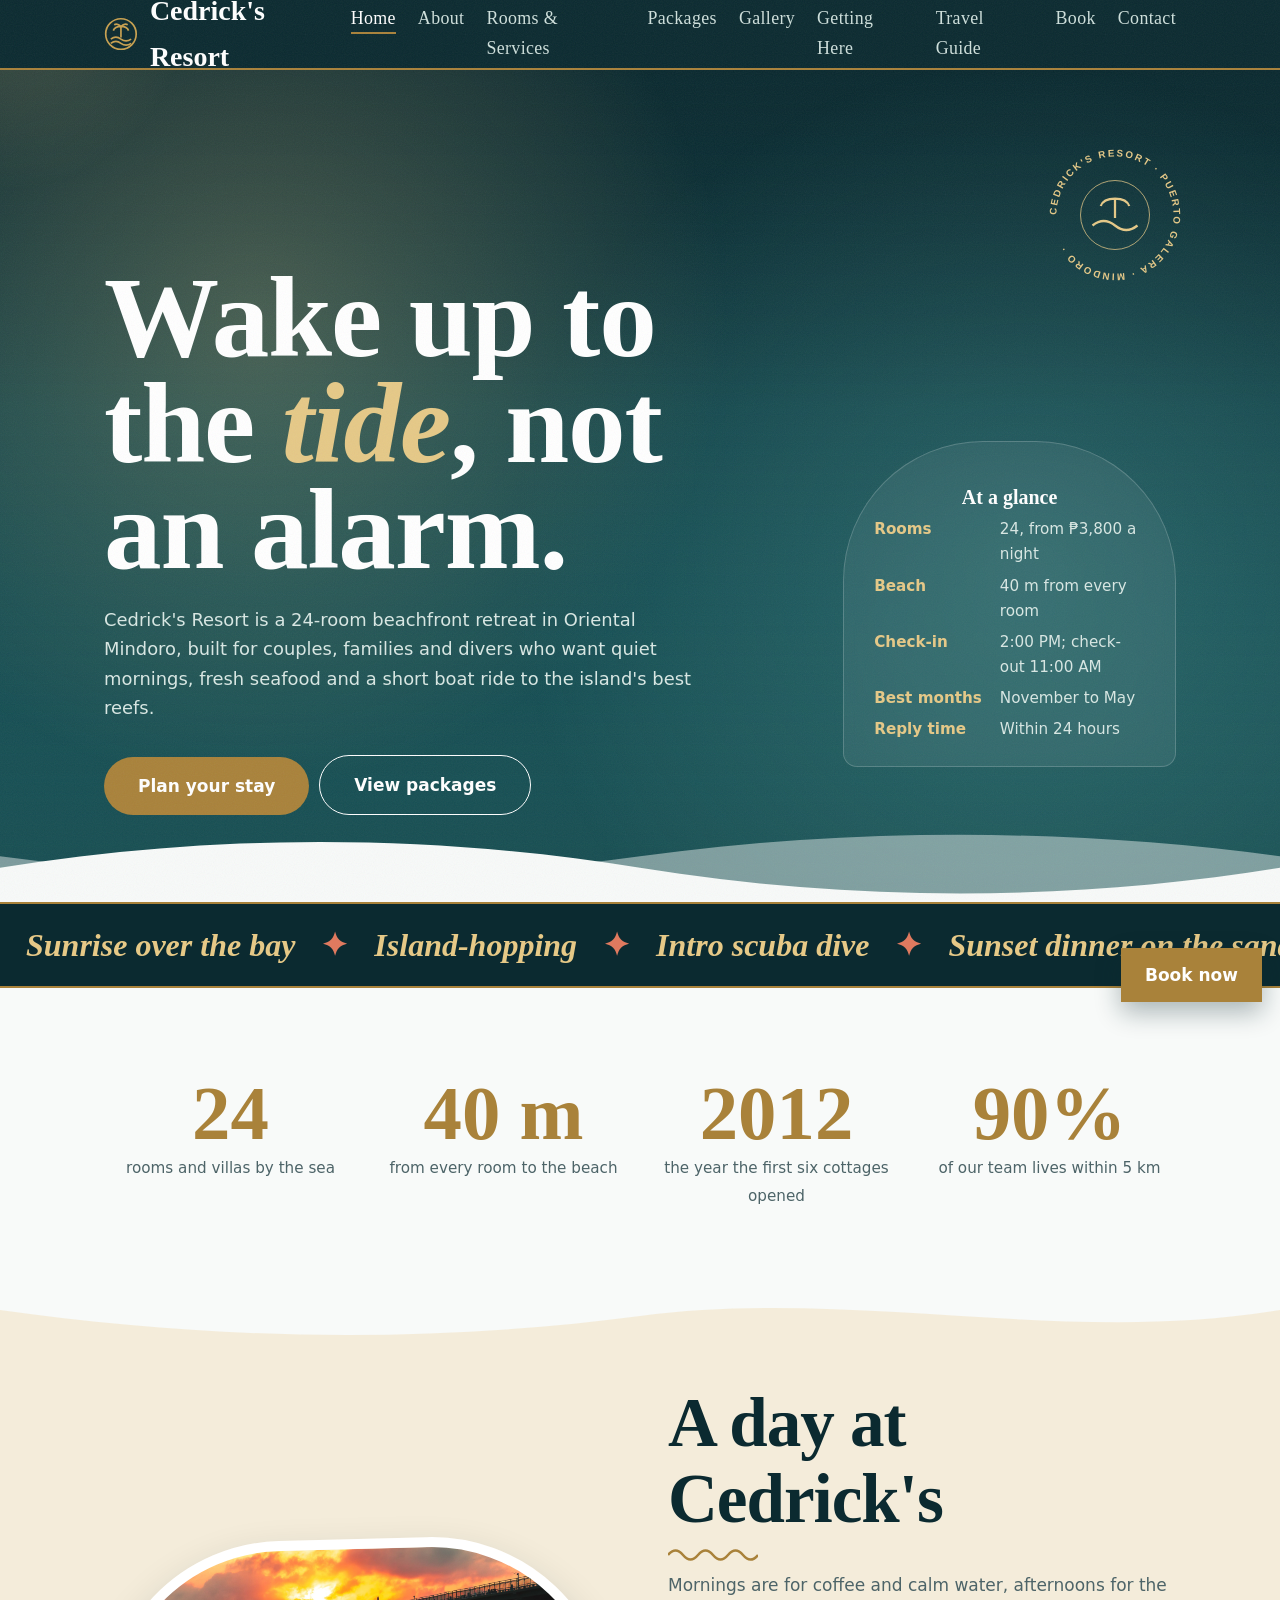
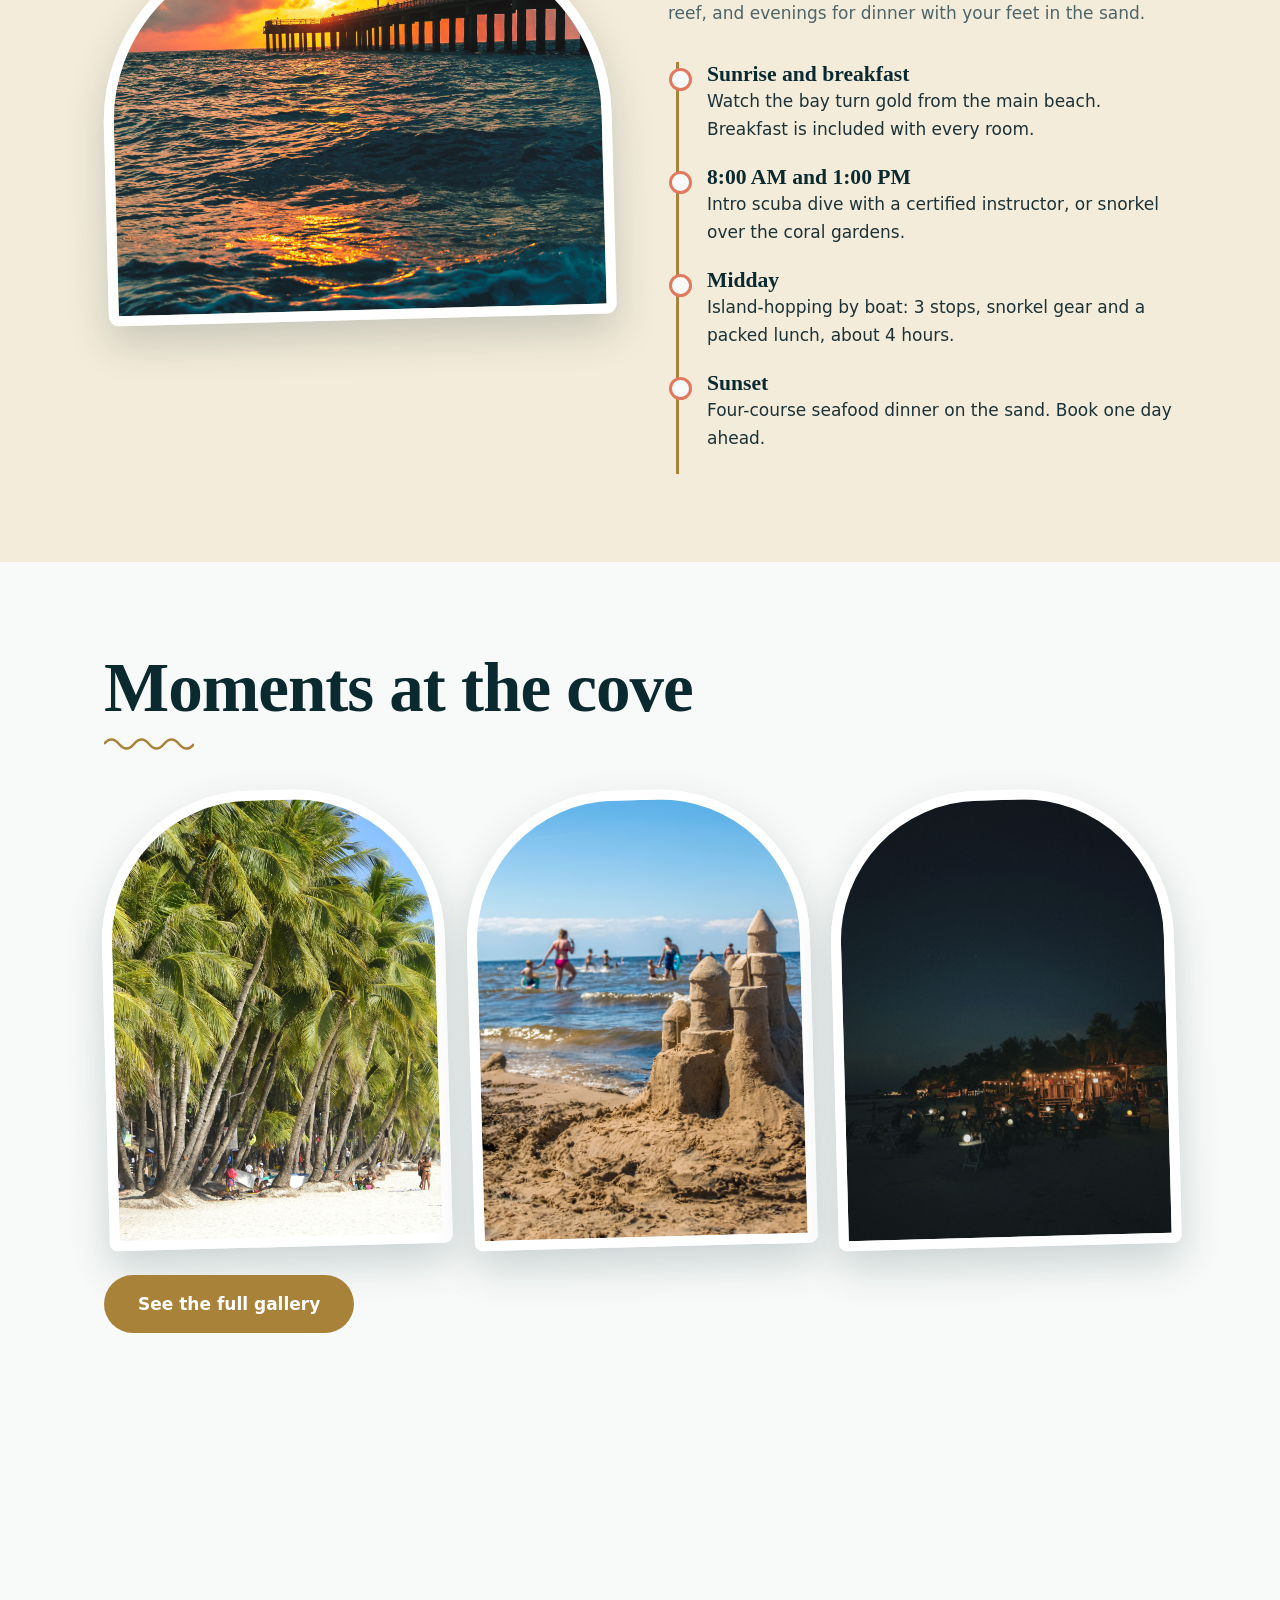
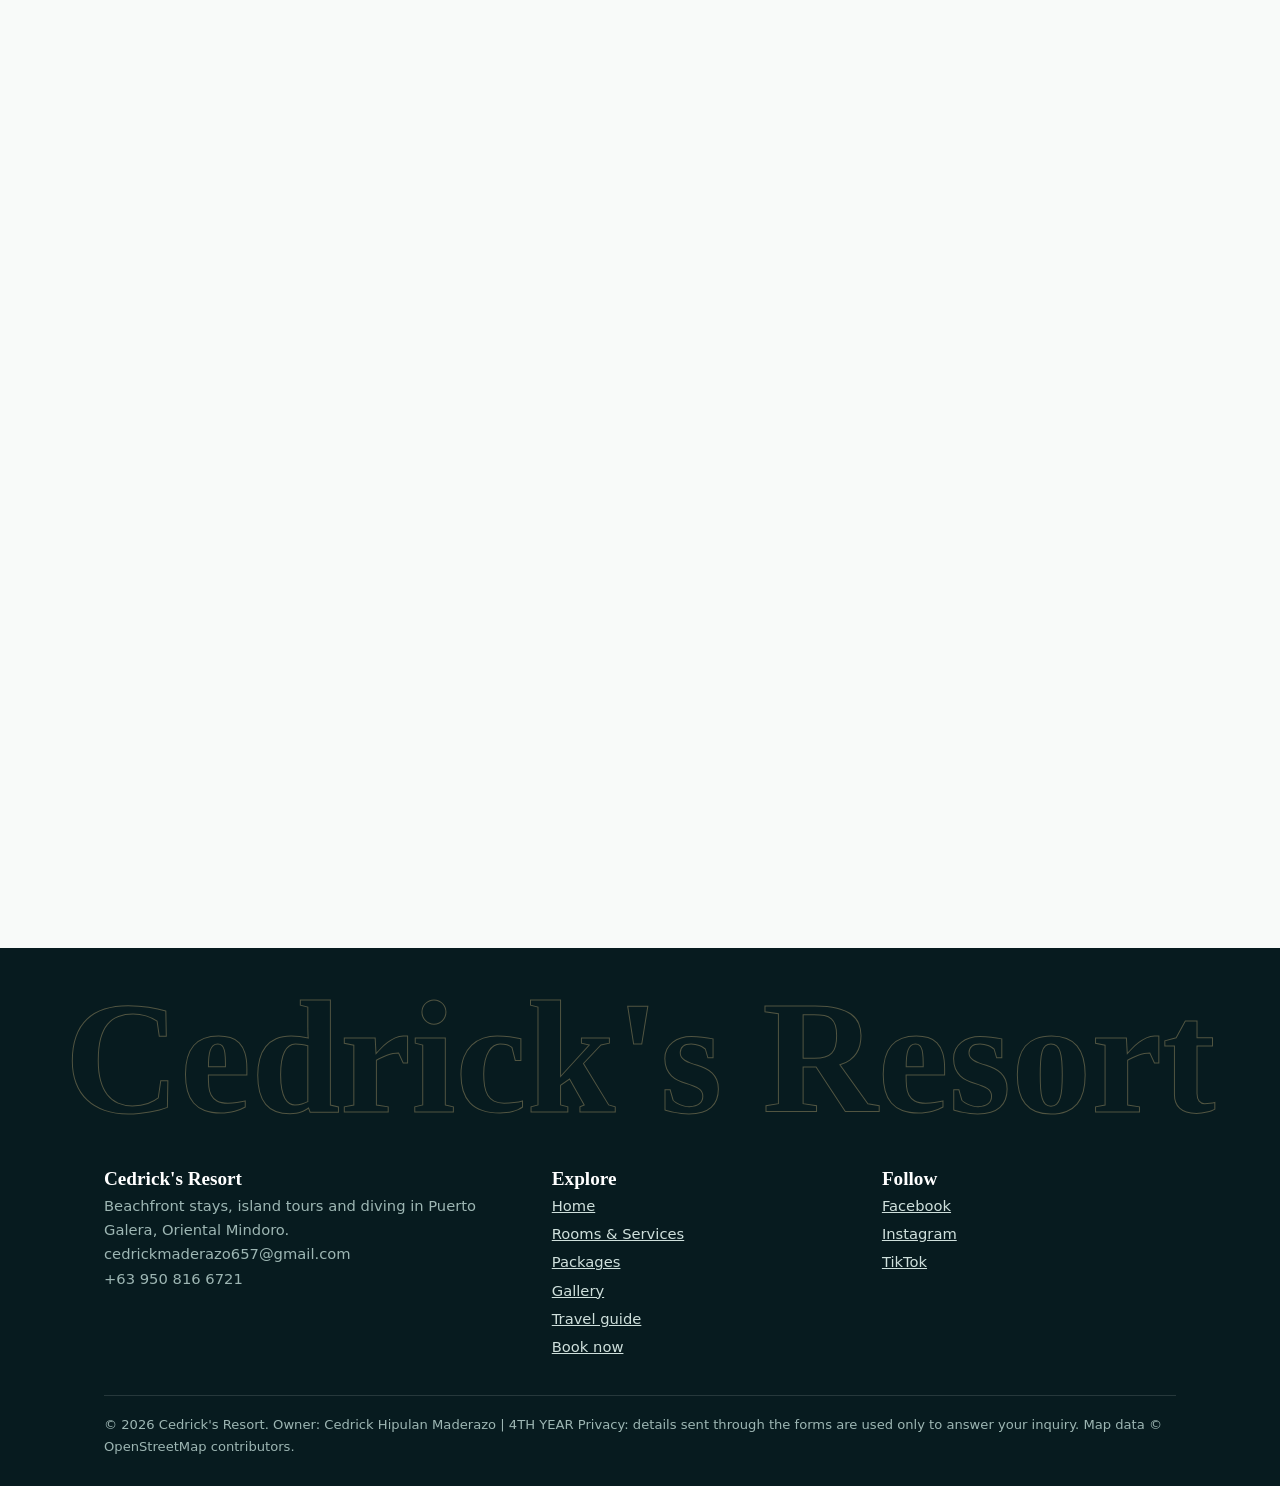
==== commit 1527bd40: "Fix SVG tag in index.html" ====
--- a/index.html
+++ b/index.html
@@ -14,7 +14,7 @@
 <body>
 <header><div class="wrap"><nav aria-label="Main">
  <a class="logo" href="index.html" aria-label="Cedrick's Resort, home">
-  < viewBox="0 0 40 40" fill="none" stroke="#c9a14f" stroke-width="2"><circle cx="20" cy="20" r="18"/><path d="M8 26c4-3 8-3 12 0s8 3 12 0M8 31c4-3 8-3 12 0s8 3 12 0M20 24V11M20 11c-5 0-8 2-9 5M20 11c5 0 8 2 9 5M20 11c-3-3-6-3-8-2M20 11c3-3 6-3 8-2"/></>
+  <svg viewBox="0 0 40 40" fill="none" stroke="#c9a14f" stroke-width="2"><circle cx="20" cy="20" r="18"/><path d="M8 26c4-3 8-3 12 0s8 3 12 0M8 31c4-3 8-3 12 0s8 3 12 0M20 24V11M20 11c-5 0-8 2-9 5M20 11c5 0 8 2 9 5M20 11c-3-3-6-3-8-2M20 11c3-3 6-3 8-2"/></svg>
   Cedrick's Resort</a>
  <button id="menu" aria-expanded="false" aria-controls="links">Menu</button>
  <ul id="links"><li><a href="index.html" class="on" aria-current="page">Home</a></li><li><a href="about.html">About</a></li><li><a href="rooms.html">Rooms &amp; Services</a></li><li><a href="packages.html">Packages</a></li><li><a href="gallery.html">Gallery</a></li><li><a href="getting-here.html">Getting Here</a></li><li><a href="travel-guide.html">Travel Guide</a></li><li><a href="booking.html">Book</a></li><li><a href="contact.html">Contact</a></li></ul></nav></div></header>
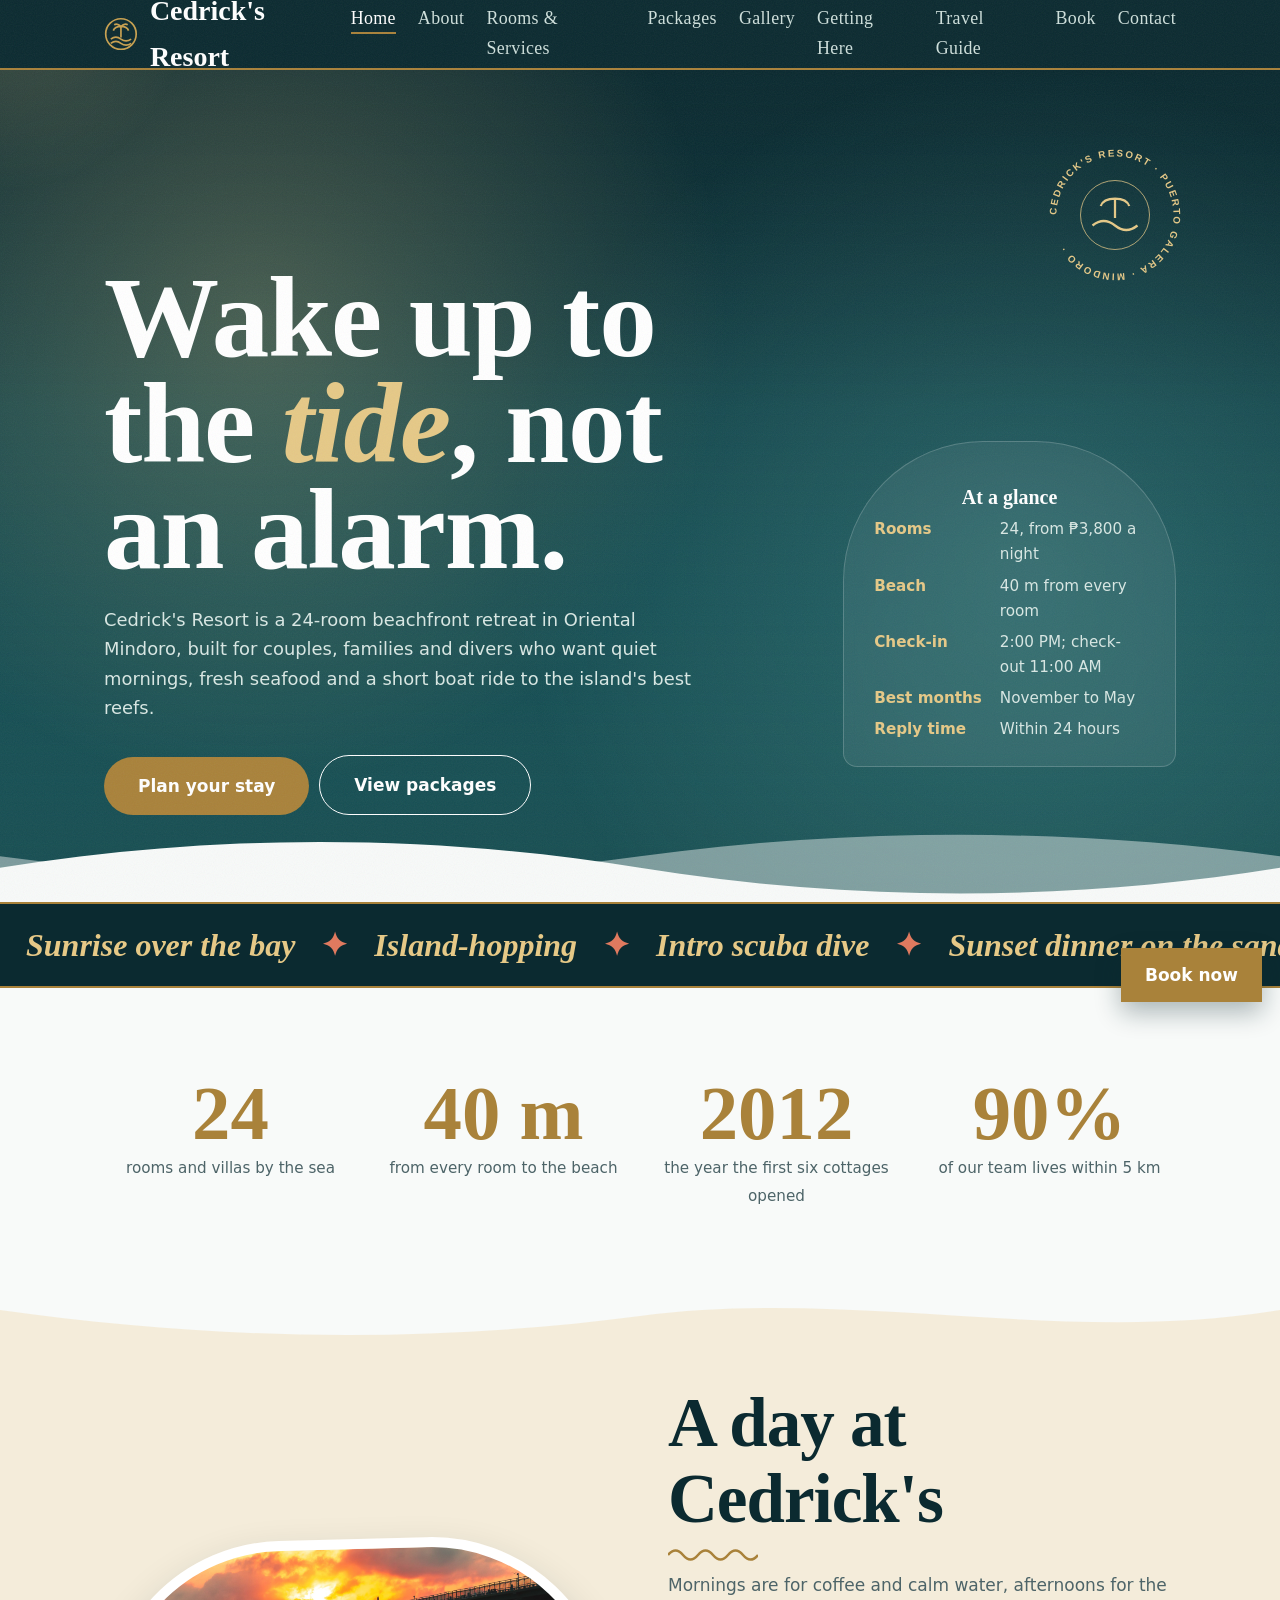
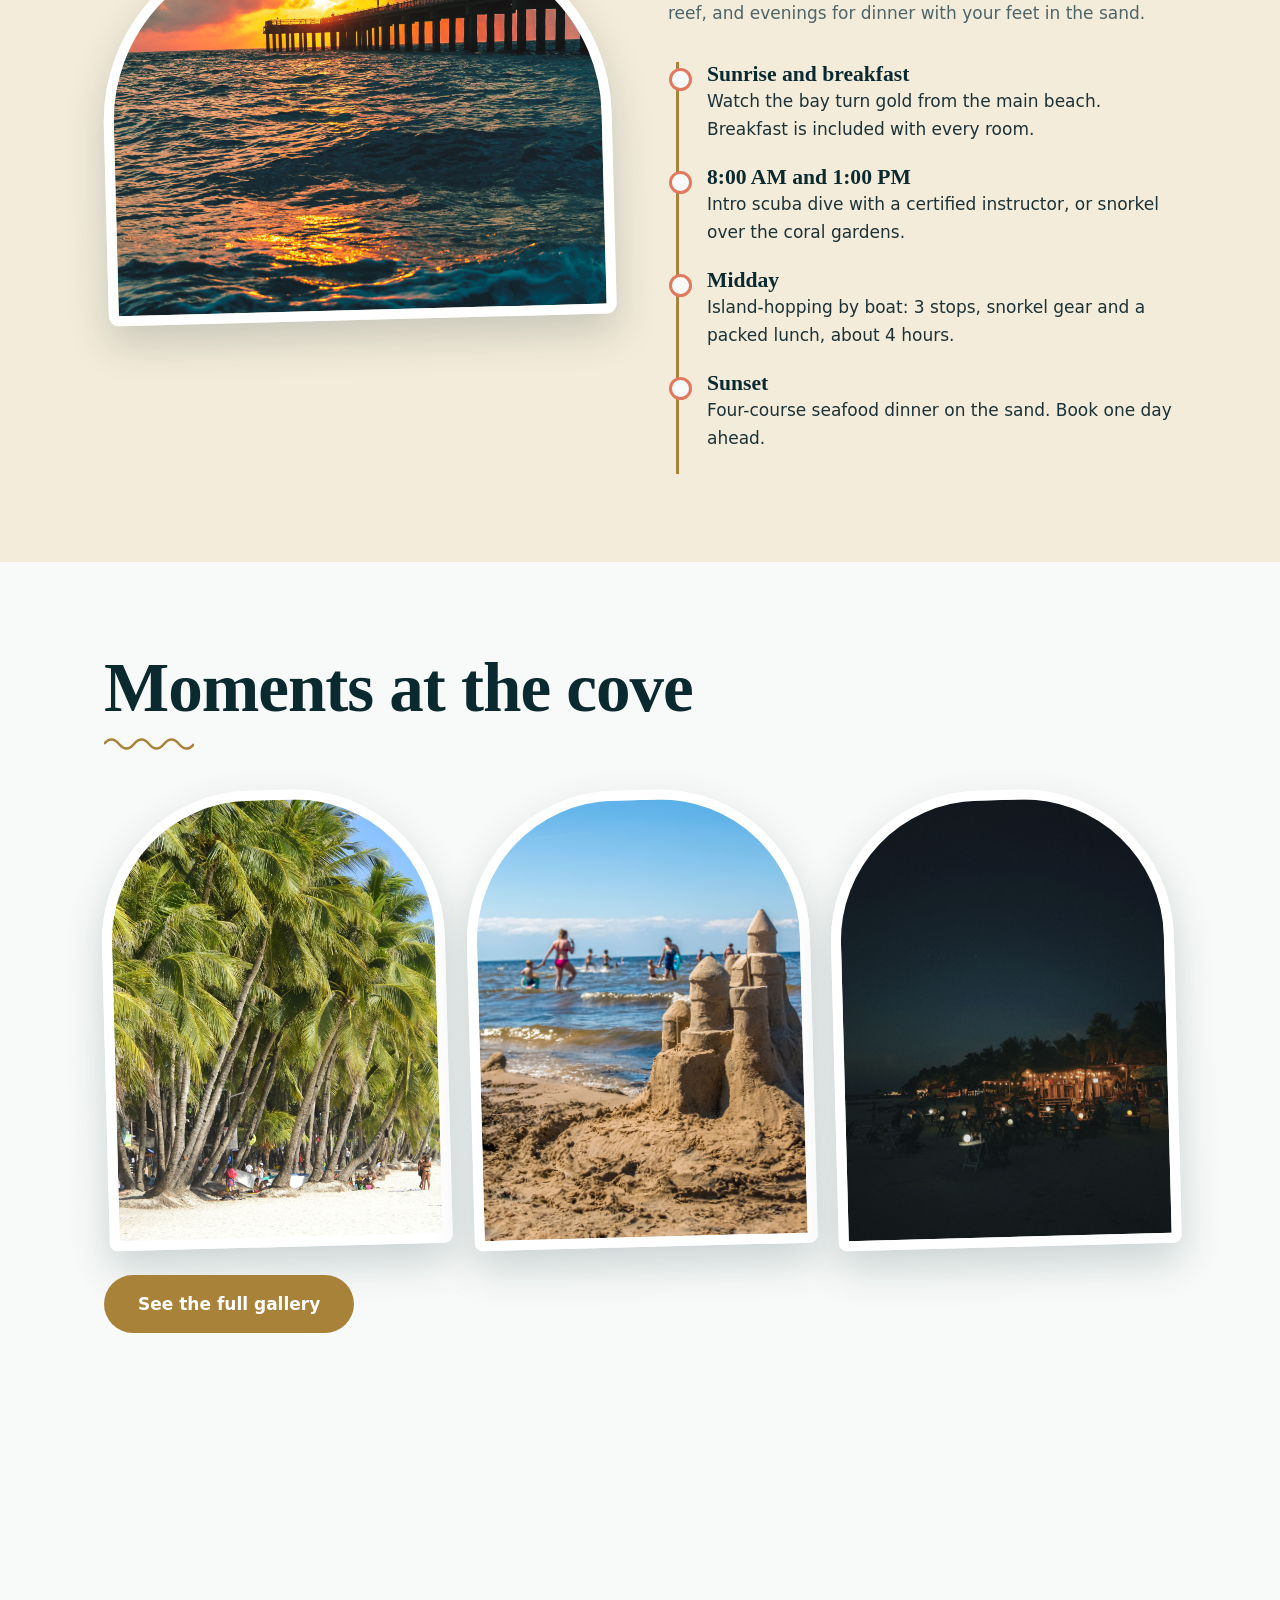
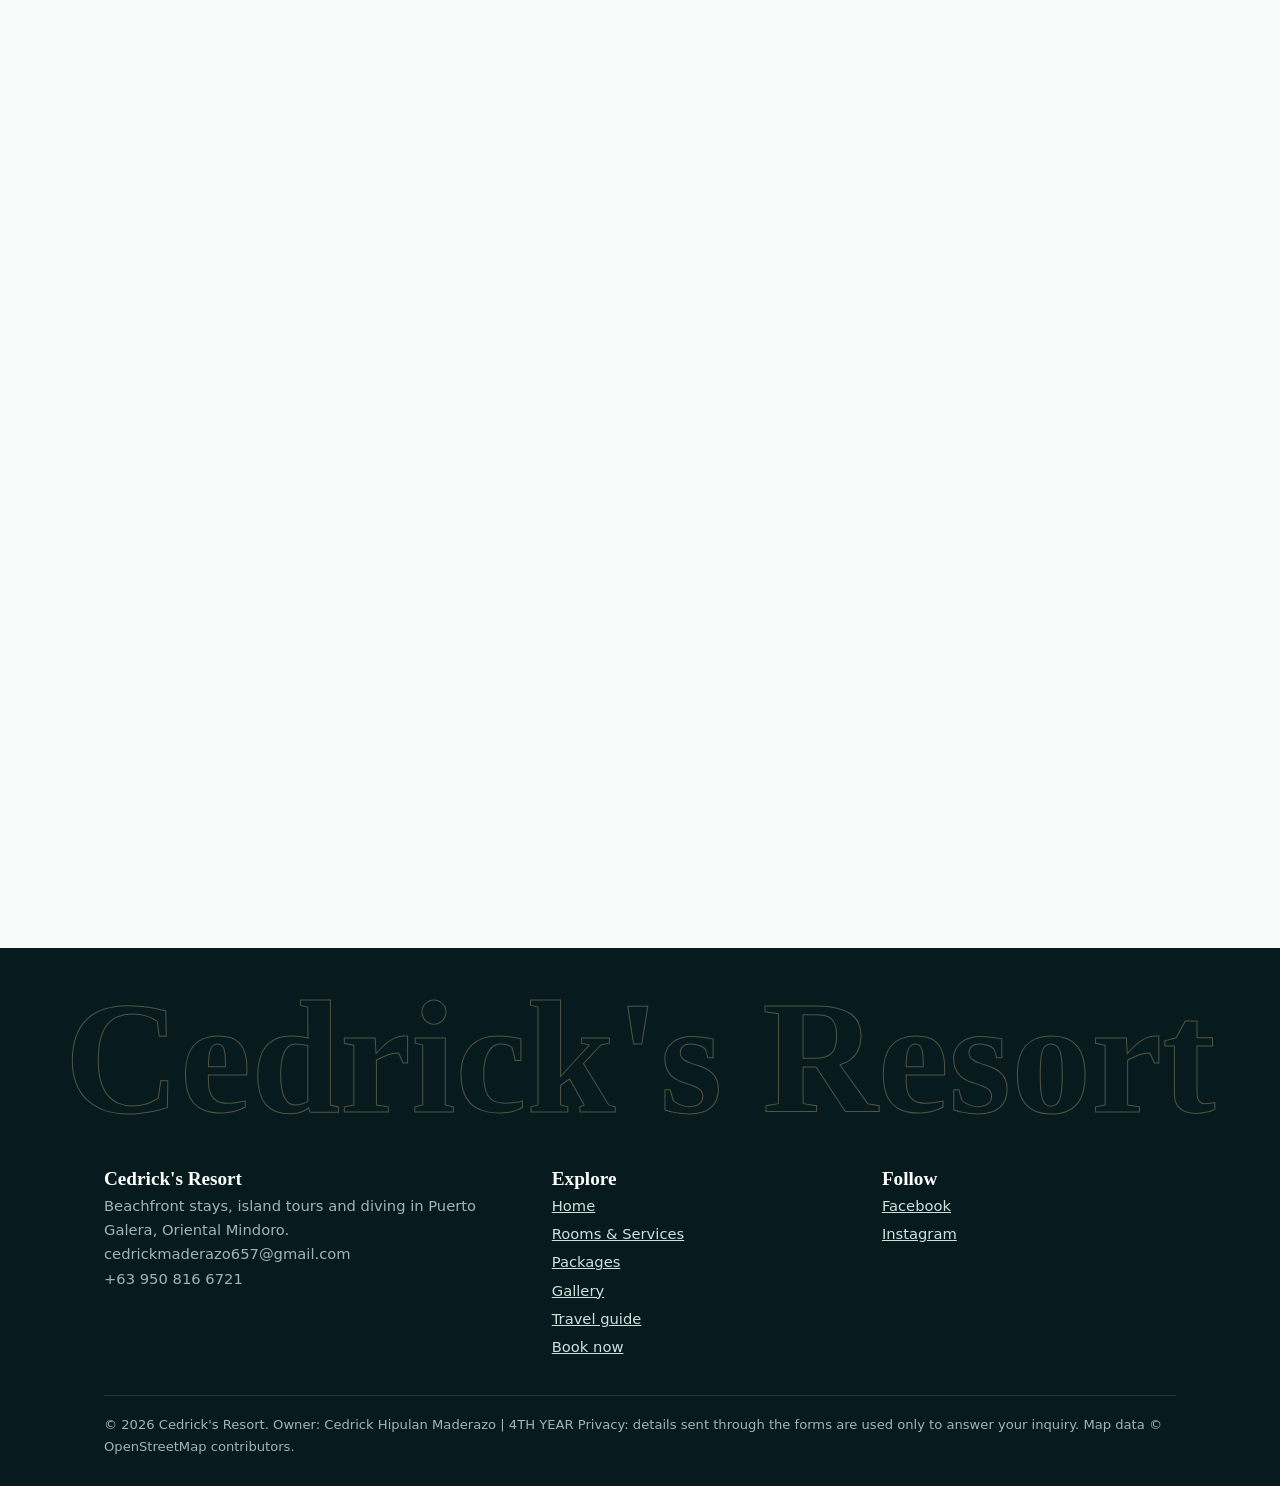
==== commit acc1b889: "Fix Instagram link in footer Updated Instagram link to include tracking parameters." ====
--- a/index.html
+++ b/index.html
@@ -55,7 +55,7 @@
  <div class="fg">
   <div><h3>Cedrick's Resort</h3><p>Beachfront stays, island tours and diving in Puerto Galera, Oriental Mindoro.</p><p>cedrickmaderazo657@gmail.com<br>+63 950 816 6721</p></div>
   <div><h3>Explore</h3><a href="index.html">Home</a><a href="rooms.html">Rooms &amp; Services</a><a href="packages.html">Packages</a><a href="gallery.html">Gallery</a><a href="travel-guide.html">Travel guide</a><a href="booking.html">Book now</a></div>
-  <div><h3>Follow</h3><a href="https://www.facebook.com/CEDRICKMADERAZO.22" rel="noopener">Facebook</a><a href="https://instagram.com" rel="noopener">Instagram</a><a href="https://tiktok.com" rel="noopener">TikTok</a></div>
+  <div><h3>Follow</h3><a href="https://www.facebook.com/CEDRICKMADERAZO.22" rel="noopener">Facebook</a><a href="https://www.instagram.com/cedrickmaderazo?utm_source=ig_web_button_share_sheet&stkn=ZDNlZDc0MzIxNw==" rel="noopener">Instagram</a></div>
  </div>
  <p class="fine">© 2026 Cedrick's Resort. Owner: Cedrick Hipulan Maderazo | 4TH YEAR Privacy: details sent through the forms are used only to answer your inquiry. Map data © OpenStreetMap contributors.</p>
 </div></footer>
